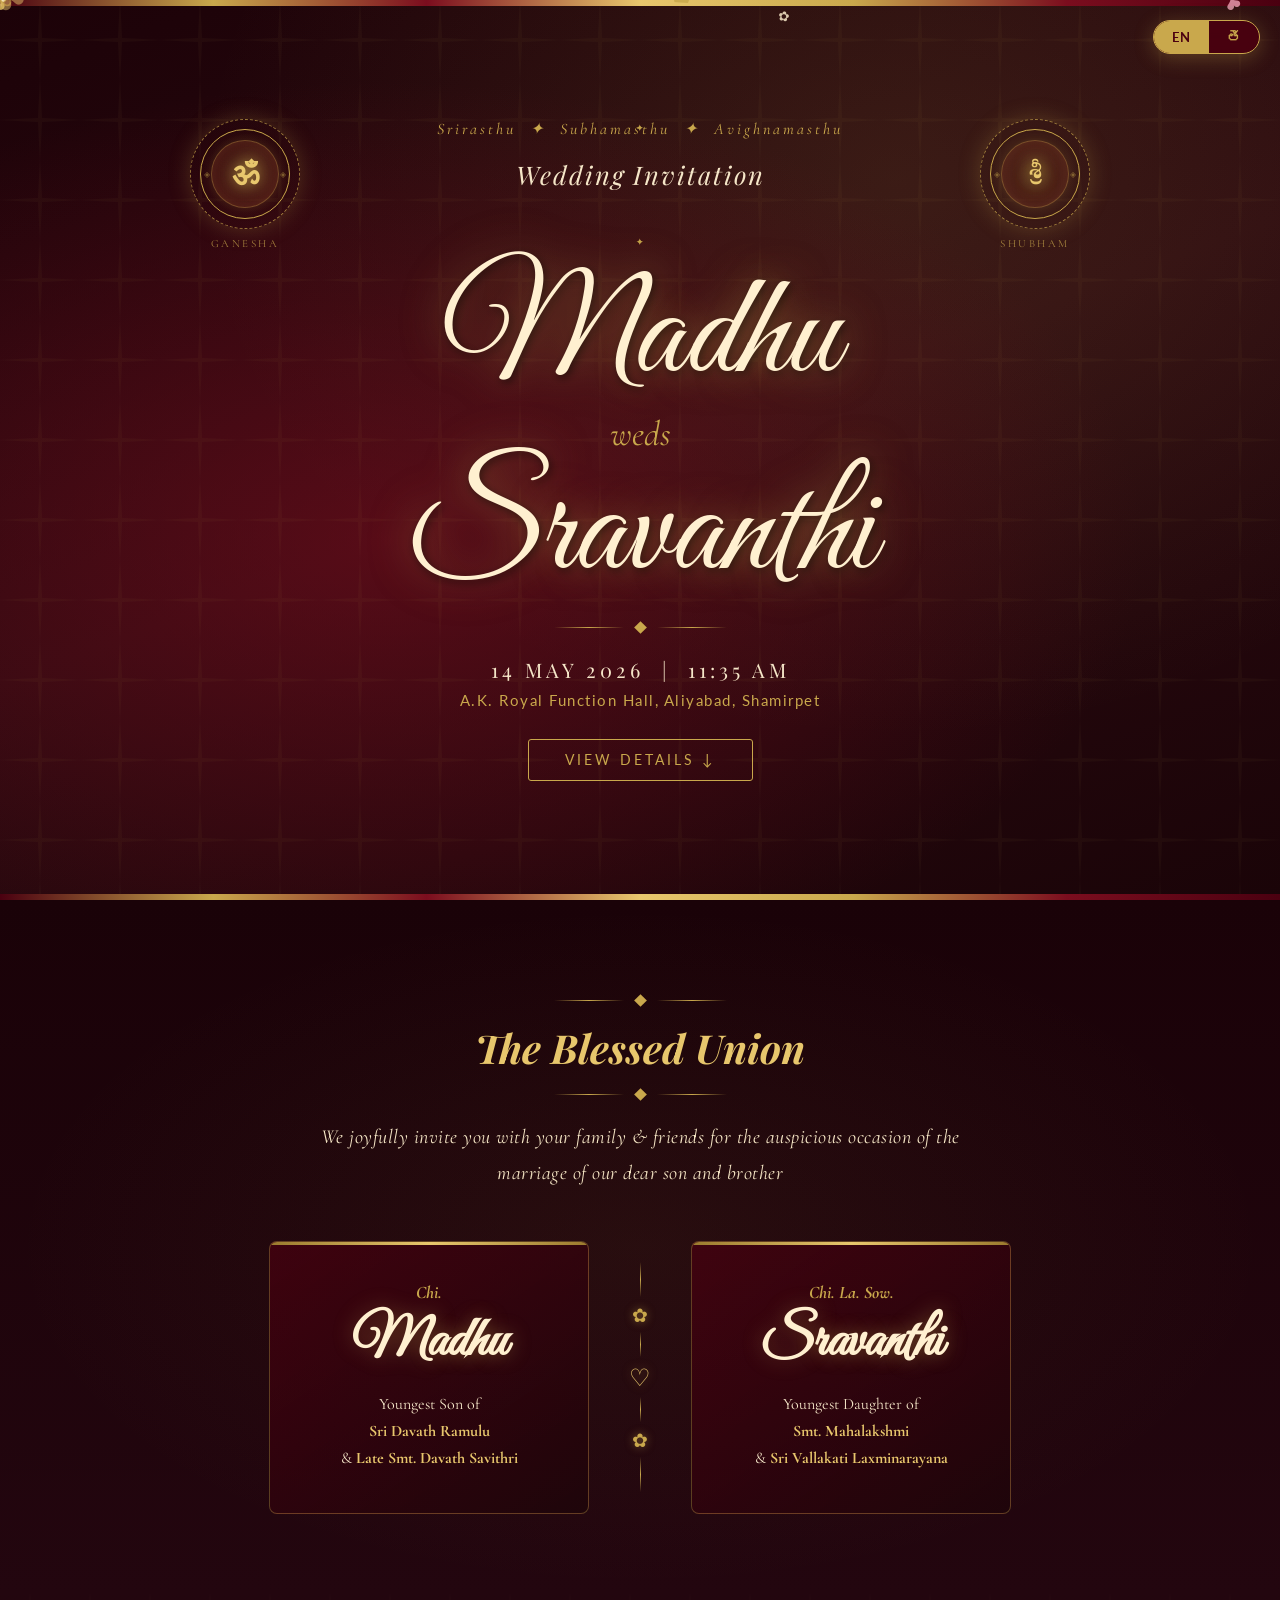
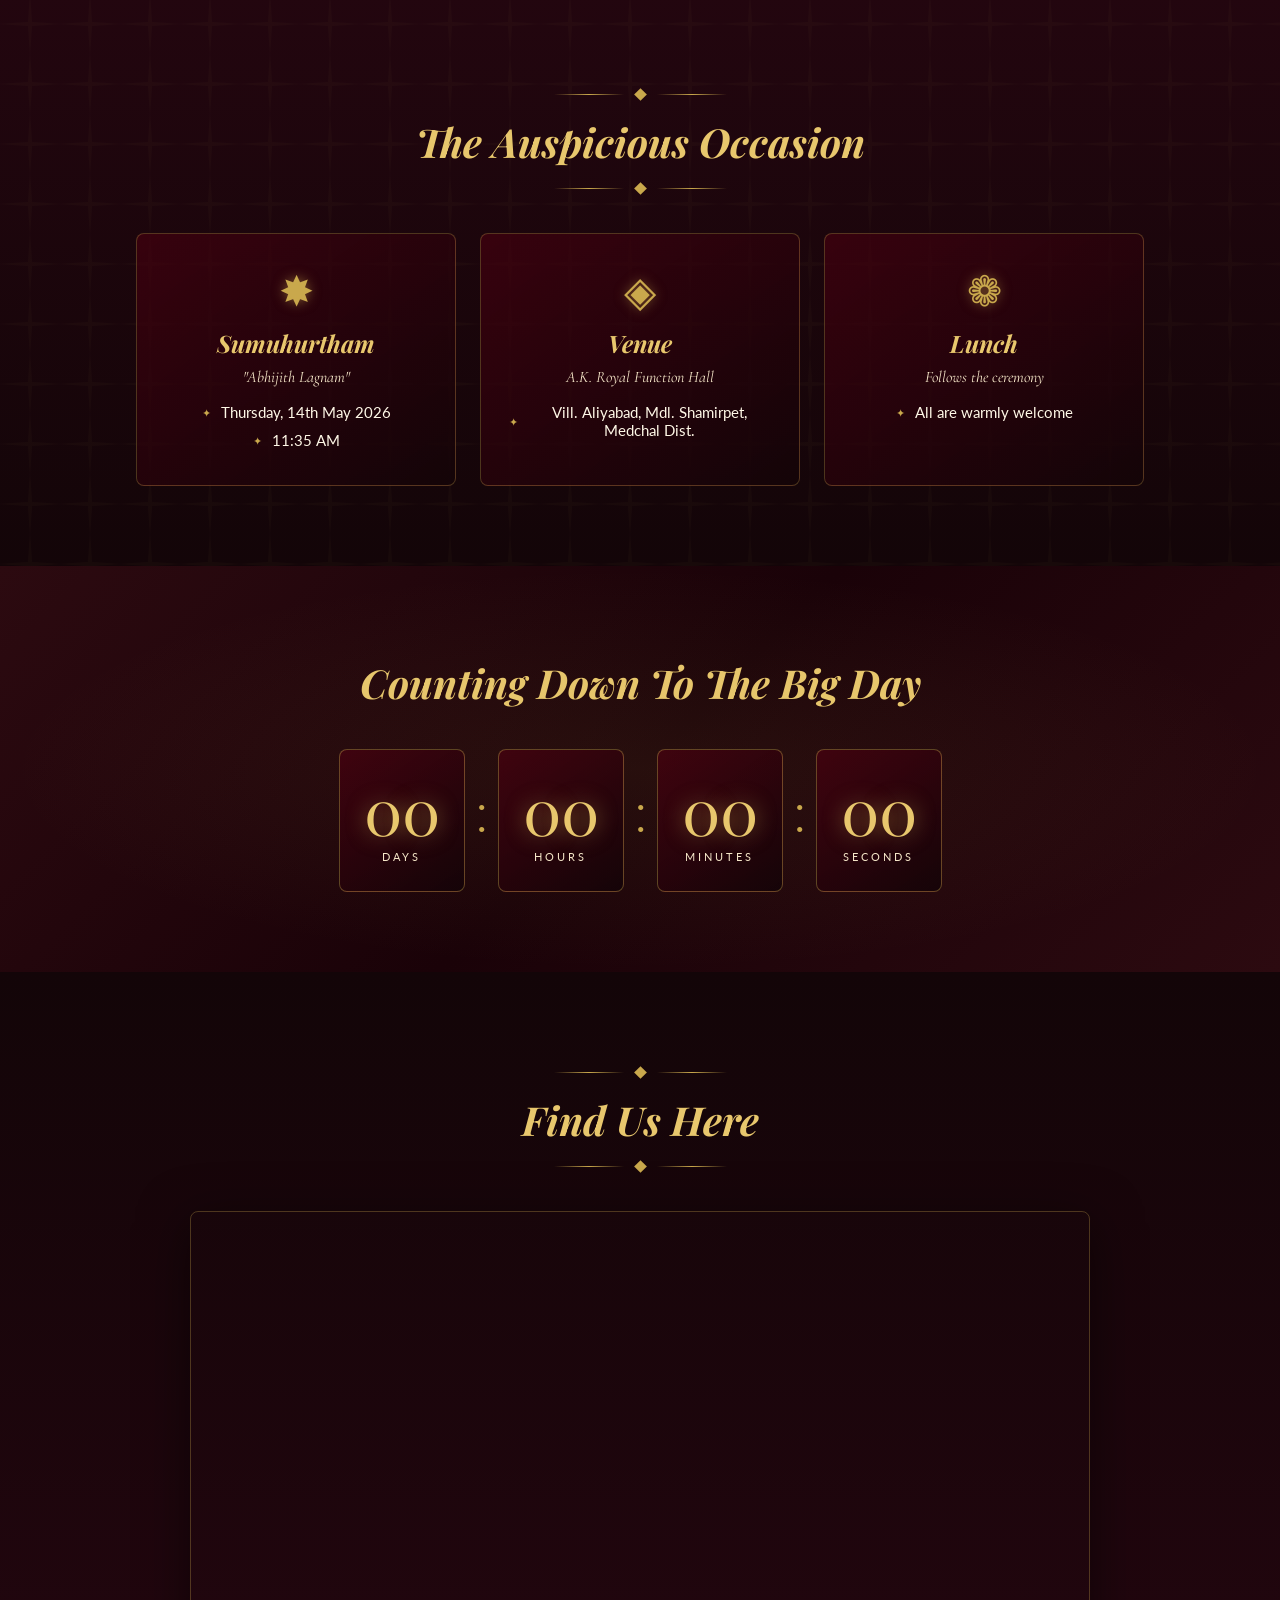
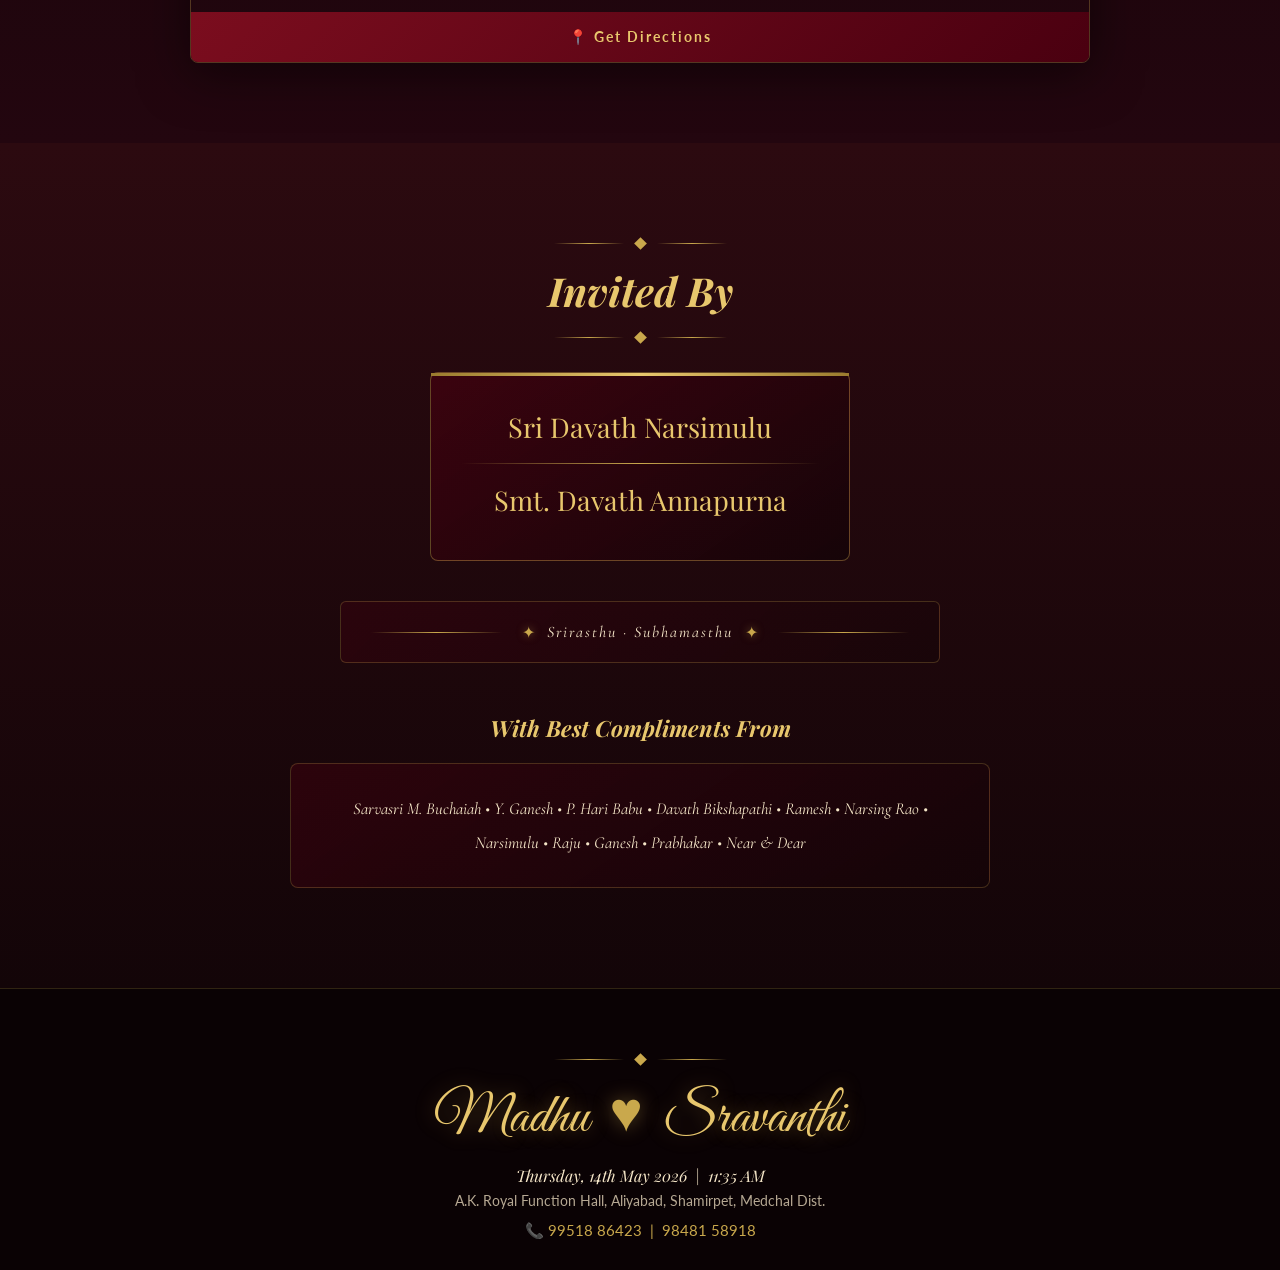
==== index.html @ 91e05ea8 "Intial commit" ====
<!DOCTYPE html>
<html lang="en">

<head>
  <meta charset="UTF-8" />
  <meta name="viewport" content="width=device-width, initial-scale=1.0" />
  <meta name="description"
    content="Wedding Invitation of Madhu & Sravanthi - 14th May 2026, A.K. Royal Function Hall, Aliyabad, Shamirpet" />
  <title>Madhu & Sravanthi | Wedding Invitation | 14 May 2026</title>
  <link rel="preconnect" href="https://fonts.googleapis.com" />
  <link rel="preconnect" href="https://fonts.gstatic.com" crossorigin />
  <link
    href="https://fonts.googleapis.com/css2?family=Great+Vibes&family=Playfair+Display:ital,wght@0,400;0,600;0,700;1,400&family=Cormorant+Garamond:ital,wght@0,300;0,400;1,400&family=Noto+Serif+Telugu:wght@300;400;500;600;700&family=Baloo+Tammudu+2:wght@400;500;600;700;800&family=Tiro+Telugu:ital@0;1&family=Lato:wght@300;400;700&display=swap"
    rel="stylesheet" />
  <link rel="stylesheet" href="style.css" />
</head>

<body>

  <!-- Language Toggle -->
  <div class="lang-toggle" id="langToggle">
    <button class="lang-btn active" id="btnEn" onclick="setLang('en')">EN</button>
    <button class="lang-btn" id="btnTe" onclick="setLang('te')">తె</button>
  </div>



  <!-- Petals Canvas -->
  <canvas id="petals"></canvas>

  <!-- ===== HERO ===== -->
  <section class="hero" id="home">
    <div class="hero-top-border"></div>

    <!-- Decorative deity medallions flanking the header -->
    <div class="hero-deities">
      <!-- Ganesha Mandala -->
      <div class="deity-frame">
        <div class="deity-frame-outer">
          <div class="deity-frame-mid">
            <div class="deity-frame-inner">
              <span class="deity-om">ॐ</span>
            </div>
          </div>
        </div>
        <p class="deity-name en">Ganesha</p>
        <p class="deity-name te" style="display:none;">గణేశుని</p>
      </div>
      <div class="hero-center-header">
        <p class="blessing-text en">Srirasthu &nbsp;✦&nbsp; Subhamasthu &nbsp;✦&nbsp; Avighnamasthu</p>
        <p class="blessing-text te" style="display:none;">శ్రీరస్తు &nbsp;✦&nbsp; శుభమస్తు &nbsp;✦&nbsp; అవిఘ్నమస్తు</p>
        <p class="invite-label en">Wedding Invitation</p>
        <p class="invite-label te" style="display:none;">వివాహ మహోత్సవ ఆహ్వాన శుభ పత్రిక</p>
      </div>
      <!-- Sri Mandala -->
      <div class="deity-frame">
        <div class="deity-frame-outer">
          <div class="deity-frame-mid">
            <div class="deity-frame-inner">
              <span class="deity-om deity-sri">శ్రీ</span>
            </div>
          </div>
        </div>
        <p class="deity-name en">Shubham</p>
        <p class="deity-name te" style="display:none;">శుభం</p>
      </div>
    </div>

    <div class="hero-content">
      <div class="couple-names">
        <span class="groom-name en">Madhu</span>
        <span class="groom-name te" style="display:none;">మధు</span>
        <span class="amp-text"><span class="en">weds</span><span class="te" style="display:none;">వివాహం</span></span>
        <div class="bride-name-wrap">
          <span class="bride-name en">Sravanthi</span>
          <span class="bride-name te" style="display:none;">శ్రవంతి</span>
        </div>
      </div>
      <div class="ornament-divider"><span></span><span class="diamond"></span><span></span></div>
      <p class="hero-date">14 <span class="en">May</span><span class="te" style="display:none;">మే</span> 2026
        &nbsp;|&nbsp; 11:35 AM</p>
      <p class="hero-venue en">A.K. Royal Function Hall, Aliyabad, Shamirpet</p>
      <p class="hero-venue te" style="display:none;">ఎ.కె. రాయల్ ఫంక్షన్ హాల్, అలియాబాద్, శామీర్‌పేట్</p>
      <a href="#events" class="hero-cta en">View Details ↓</a>
      <a href="#events" class="hero-cta te" style="display:none;">వివరాలు చూడండి ↓</a>
    </div><!-- end hero-content -->
    <div class="hero-bottom-border"></div>
  </section>

  <!-- ===== COUPLE SECTION ===== -->
  <section class="couple-section" id="couple">
    <div class="section-header">
      <div class="ornament-divider"><span></span><span class="diamond"></span><span></span></div>
      <h2 class="section-title en">The Blessed Union</h2>
      <h2 class="section-title te" style="display:none;">శుభ వివాహం</h2>
      <div class="ornament-divider"><span></span><span class="diamond"></span><span></span></div>
    </div>
    <p class="intro-text en">We joyfully invite you with your family & friends for the auspicious occasion of the
      marriage of our dear son and brother</p>
    <p class="intro-text te" style="display:none;">మా సోదరుడు మరియు కుమారుని శుభ వివాహ మహోత్సవానికి మీరు కుటుంబ సమేతంగా
      వేంచేసి ఆశీర్వదించవలసినదిగా వినమ్రంగా ప్రార్థిస్తున్నాము</p>
    <div class="couple-cards">
      <div class="person-card groom-card reveal">
        <div class="card-inner">
          <h3 class="person-prefix en">Chi.</h3>
          <h3 class="person-prefix te" style="display:none;">చి.</h3>
          <h2 class="person-name en">Madhu</h2>
          <h2 class="person-name te" style="display:none;">మధు</h2>
          <p class="person-detail en">Youngest Son of<br /><strong>Sri Davath Ramulu</strong><br />&amp; <strong>Late
              Smt. Davath Savithri</strong></p>
          <p class="person-detail te" style="display:none;">కనిష్ఠ పుత్రుడు<br /><strong>శ్రీ దావత్
              రాములు</strong><br />మరియు <strong>స్వర్గీయ శ్రీమతి దావత్ సావిత్రి</strong></p>
        </div>
      </div>
      <!-- Decorative vertical divider between couple cards -->
      <div class="couple-ritual-divider">
        <div class="ritual-line-top"></div>
        <div class="ritual-lotus">✿</div>
        <div class="ritual-line-mid"></div>
        <div class="ritual-heart">♡</div>
        <div class="ritual-line-mid"></div>
        <div class="ritual-lotus">✿</div>
        <div class="ritual-line-bottom"></div>
      </div>
      <div class="person-card bride-card reveal">
        <div class="card-inner">
          <h3 class="person-prefix en">Chi. La. Sow.</h3>
          <h3 class="person-prefix te" style="display:none;">చి. లా. సౌ.</h3>
          <h2 class="person-name en">Sravanthi</h2>
          <h2 class="person-name te" style="display:none;">శ్రవంతి</h2>
          <p class="person-detail en">Youngest Daughter of<br /><strong>Smt. Mahalakshmi</strong><br />&amp; <strong>Sri
              Vallakati Laxminarayana</strong></p>
          <p class="person-detail te" style="display:none;">కనిష్ఠ పుత్రిక<br /><strong>శ్రీమతి
              మహాలక్ష్మి</strong><br />మరియు <strong>శ్రీ వల్లకటి లక్ష్మీనారాయణ</strong></p>
        </div>
      </div>
    </div>
  </section>

  <!-- ===== EVENTS SECTION ===== -->
  <section class="events-section" id="events">
    <div class="section-header">
      <div class="ornament-divider"><span></span><span class="diamond"></span><span></span></div>
      <h2 class="section-title en">The Auspicious Occasion</h2>
      <h2 class="section-title te" style="display:none;">శుభ కార్యక్రమం</h2>
      <div class="ornament-divider"><span></span><span class="diamond"></span><span></span></div>
    </div>
    <div class="events-grid">
      <div class="event-card reveal">
        <div class="event-icon-symbol">✸</div>
        <h3 class="event-name en">Sumuhurtham</h3>
        <h3 class="event-name te" style="display:none;">సుముహూర్తం</h3>
        <p class="event-sub en">"Abhijith Lagnam"</p>
        <p class="event-sub te" style="display:none;">"అభిజిత్ లగ్నం"</p>
        <div class="event-detail"><span class="event-dot">✦</span><span class="en">Thursday, 14th May 2026</span><span
            class="te" style="display:none;">గురువారం, 14-05-2026</span></div>
        <div class="event-detail"><span class="event-dot">✦</span><span>11:35 AM</span></div>
      </div>
      <div class="event-card reveal">
        <div class="event-icon-symbol">◈</div>
        <h3 class="event-name en">Venue</h3>
        <h3 class="event-name te" style="display:none;">కళ్యాణ వేదిక</h3>
        <p class="event-sub en">A.K. Royal Function Hall</p>
        <p class="event-sub te" style="display:none;">ఎ.కె. రాయల్ ఫంక్షన్ హాల్</p>
        <div class="event-detail"><span class="event-dot">✦</span><span class="en">Vill. Aliyabad, Mdl. Shamirpet,
            Medchal Dist.</span><span class="te" style="display:none;">గ్రా. అలియాబాద్, మం. శామీర్‌పేట్, మెదక్
            జిల్లా</span></div>
      </div>
      <div class="event-card reveal">
        <div class="event-icon-symbol">❁</div>
        <h3 class="event-name en">Lunch</h3>
        <h3 class="event-name te" style="display:none;">విందు</h3>
        <p class="event-sub en">Follows the ceremony</p>
        <p class="event-sub te" style="display:none;">వివాహానంతరం</p>
        <div class="event-detail"><span class="event-dot">✦</span><span class="en">All are warmly welcome</span><span
            class="te" style="display:none;">అందరూ ఆదరంగా రావలెను</span></div>
      </div>
    </div>
  </section>

  <!-- ===== COUNTDOWN ===== -->
  <section class="countdown-section" id="countdown">
    <div class="section-header">
      <h2 class="section-title en">Counting Down To The Big Day</h2>
      <h2 class="section-title te" style="display:none;">శుభ ముహూర్తానికి లెక్కింపు</h2>
    </div>
    <div class="countdown-grid">
      <div class="count-box"><span class="count-num" id="cd-days">00</span><span class="count-label en">Days</span><span
          class="count-label te" style="display:none;">రోజులు</span></div>
      <div class="count-sep">:</div>
      <div class="count-box"><span class="count-num" id="cd-hours">00</span><span
          class="count-label en">Hours</span><span class="count-label te" style="display:none;">గంటలు</span></div>
      <div class="count-sep">:</div>
      <div class="count-box"><span class="count-num" id="cd-mins">00</span><span
          class="count-label en">Minutes</span><span class="count-label te" style="display:none;">నిమిషాలు</span></div>
      <div class="count-sep">:</div>
      <div class="count-box"><span class="count-num" id="cd-secs">00</span><span
          class="count-label en">Seconds</span><span class="count-label te" style="display:none;">సెకన్లు</span></div>
    </div>
  </section>

  <!-- ===== VENUE MAP ===== -->
  <section class="map-section" id="venue">
    <div class="section-header">
      <div class="ornament-divider"><span></span><span class="diamond"></span><span></span></div>
      <h2 class="section-title en">Find Us Here</h2>
      <h2 class="section-title te" style="display:none;">వేదిక స్థానం</h2>
      <div class="ornament-divider"><span></span><span class="diamond"></span><span></span></div>
    </div>
    <div class="map-wrapper reveal">
      <iframe src="https://maps.google.com/maps?q=Aliyabad+Shamirpet+Medchal+Telangana&output=embed&z=14" width="100%"
        height="400" style="border:0;" allowfullscreen="" loading="lazy" referrerpolicy="no-referrer-when-downgrade"
        title="Venue Map">
      </iframe>
      <a class="directions-btn en" href="https://www.google.com/maps/search/AK+Royal+Function+Hall+Aliyabad+Shamirpet"
        target="_blank">📍 Get Directions</a>
      <a class="directions-btn te" href="https://www.google.com/maps/search/AK+Royal+Function+Hall+Aliyabad+Shamirpet"
        target="_blank" style="display:none;">📍 దిశలు పొందండి</a>
    </div>
  </section>




  <!-- ===== BLESSINGS ===== -->
  <section class="blessings-section" id="blessings">
    <div class="section-header">
      <div class="ornament-divider"><span></span><span class="diamond"></span><span></span></div>
      <h2 class="section-title en">Invited By</h2>
      <h2 class="section-title te" style="display:none;">ఆహ్వానించువారు</h2>
      <div class="ornament-divider"><span></span><span class="diamond"></span><span></span></div>
    </div>
    <div class="hosts-box reveal">
      <p class="host-name">Sri Davath Narsimulu</p>
      <div class="host-divider"></div>
      <p class="host-name">Smt. Davath Annapurna</p>
    </div>

    <!-- Decorative procession ornament -->
    <div class="procession-ornament reveal">
      <div class="procession-banner">
        <div class="procession-line"></div>
        <div class="procession-center">
          <span class="procession-symbol">✦</span>
          <p class="procession-text en">Srirasthu · Subhamasthu</p>
          <p class="procession-text te" style="display:none;">శ్రీరస్తు · శుభమస్తు</p>
          <span class="procession-symbol">✦</span>
        </div>
        <div class="procession-line"></div>
      </div>
    </div>
    <div class="section-header" style="margin-top:50px;">
      <h2 class="section-title en" style="font-size:1.4rem;">With Best Compliments From</h2>
      <h2 class="section-title te" style="display:none;font-size:1.4rem;">బంధుమిత్రుల అభినందనలతో</h2>
    </div>
    <div class="compliments-box reveal">
      <p class="en">Sarvasri M. Buchaiah &bull; Y. Ganesh &bull; P. Hari Babu &bull; Davath Bikshapathi &bull; Ramesh
        &bull; Narsing Rao &bull; Narsimulu &bull; Raju &bull; Ganesh &bull; Prabhakar &bull; Near &amp; Dear</p>
      <p class="te" style="display:none;">సర్వశ్రీ ఎం. బుచ్చయ్య &bull; వై. గణేష్ &bull; పి. హరి బాబు &bull; దావత్
        భిక్షపతి &bull; రమేష్ &bull; నర్సింగ్ రావు &bull; నర్సిములు &bull; రాజు &bull; గణేష్ &bull; ప్రభాకర్ మరియు
        బంధుమిత్రులు</p>
    </div>
  </section>

  <!-- ===== FOOTER ===== -->
  <footer class="site-footer">
    <div class="ornament-divider"><span></span><span class="diamond"></span><span></span></div>
    <div class="footer-names">
      <span class="en">Madhu </span><span class="te" style="display:none;">మధు</span>
      &nbsp;<span style="color:var(--gold);">♥</span>&nbsp;
      <span class="en">Sravanthi</span><span class="te" style="display:none;">శ్రవంతి</span>
    </div>
    <p class="footer-date en">Thursday, 14th May 2026 &nbsp;|&nbsp; 11:35 AM</p>
    <p class="footer-date te" style="display:none;">గురువారం, 14 మే 2026 &nbsp;|&nbsp; ఉ.గం. 11:35</p>
    <p class="footer-venue en">A.K. Royal Function Hall, Aliyabad, Shamirpet, Medchal Dist.</p>
    <p class="footer-venue te" style="display:none;">ఎ.కె. రాయల్ ఫంక్షన్ హాల్, అలియాబాద్, శామీర్‌పేట్, మెదక్ జిల్లా</p>
    <p class="footer-contact">📞 99518 86423 &nbsp;|&nbsp; 98481 58918</p>
  </footer>

  <script src="app.js"></script>
</body>

</html>
---- style.css ----
/* ===== RESET & VARIABLES ===== */
*,
*::before,
*::after {
  margin: 0;
  padding: 0;
  box-sizing: border-box;
}

:root {
  --maroon: #7B0D1E;
  --deep-maroon: #4A0010;
  --gold: #C9A84C;
  --gold-light: #E8C76D;
  --gold-dark: #9B7B2E;
  --ivory: #FFF8E7;
  --cream: #F5E6C8;
  --dark-bg: #130508;
  --card-bg: rgba(74, 0, 16, 0.5);
  --text-light: #FFF0D0;
}

html {
  scroll-behavior: smooth;
}

body {
  font-family: 'Lato', sans-serif;
  background: var(--dark-bg);
  color: var(--ivory);
  overflow-x: hidden;
}

/* ===== TELUGU FONT RULES ===== */
/* Single consistent font for ALL Telugu text — Noto Serif Telugu */
.te {
  font-family: 'Noto Serif Telugu', serif;
  line-height: 2.0;
  letter-spacing: 0;
  font-style: normal;
}

/* Body/detail text */
.person-detail.te,
.intro-text.te,
.compliments-box .te,
.host-sub.te,
.event-sub.te,
.event-detail .te,
.section-sub.te,
.footer-venue.te,
.footer-copy.te {
  font-family: 'Noto Serif Telugu', serif;
  font-weight: 400;
  line-height: 2.2;
  letter-spacing: 0;
}

/* Titles / headings */
.section-title.te,
.event-name.te,
.invite-label.te,
.blessing-text.te,
.hero-venue.te,
.footer-date.te,
.count-label.te,
.host-name.te,
.person-prefix.te {
  font-family: 'Noto Serif Telugu', serif;
  font-weight: 600;
  line-height: 1.8;
  letter-spacing: 0;
  font-style: normal;
}

/* Hero couple names — large display */
.groom-name.te,
.bride-name.te {
  font-family: 'Noto Serif Telugu', serif;
  font-weight: 700;
  font-size: clamp(3rem, 9vw, 7.5rem);
  line-height: 1.15;
  letter-spacing: 0;
  text-shadow: 0 0 40px rgba(201, 168, 76, 0.55), 2px 3px 8px rgba(0, 0, 0, 0.6);
}

/* Person card names */
.person-name.te {
  font-family: 'Noto Serif Telugu', serif;
  font-weight: 700;
  font-size: clamp(2rem, 5vw, 3rem);
  line-height: 1.3;
  letter-spacing: 0;
}

/* Section titles */
.section-title.te {
  font-style: normal;
  font-size: clamp(1.4rem, 3.5vw, 2.2rem);
}

/* వివాహం spacing fix — prevent merging with bride name */
.bride-name-wrap {
  margin-top: 6px;
  display: block;
}

/* amp-text వివాహం */
.amp-text .te {
  font-family: 'Noto Serif Telugu', serif;
  font-size: clamp(1rem, 3vw, 1.8rem);
  font-style: normal;
  display: block;
  margin-bottom: 4px;
}

/* Body in Telugu mode */
body.lang-te {
  line-height: 2;
}



/* ===== CANVAS ===== */
#petals {
  position: fixed;
  top: 0;
  left: 0;
  width: 100%;
  height: 100%;
  pointer-events: none;
  z-index: 5;
}

/* ===== LANG TOGGLE ===== */
.lang-toggle {
  position: fixed;
  top: 20px;
  right: 20px;
  z-index: 999;
  display: flex;
  background: rgba(74, 0, 16, 0.92);
  border: 1px solid var(--gold);
  border-radius: 30px;
  overflow: hidden;
  backdrop-filter: blur(10px);
  box-shadow: 0 4px 20px rgba(201, 168, 76, 0.3);
}

.lang-btn {
  padding: 8px 18px;
  border: none;
  background: transparent;
  color: var(--gold);
  cursor: pointer;
  font-family: 'Lato', sans-serif;
  font-size: 13px;
  font-weight: 700;
  letter-spacing: 1px;
  transition: all 0.3s;
}

.lang-btn.active {
  background: var(--gold);
  color: var(--deep-maroon);
}



/* ===== SHARED COMPONENTS ===== */
.ornament-divider {
  display: flex;
  align-items: center;
  justify-content: center;
  gap: 12px;
  margin: 16px auto;
}

.ornament-divider span:first-child,
.ornament-divider span:last-child {
  display: block;
  height: 1px;
  width: 70px;
  background: linear-gradient(90deg, transparent, var(--gold), transparent);
}

.diamond {
  width: 9px;
  height: 9px;
  background: var(--gold);
  transform: rotate(45deg);
}

.section-header {
  text-align: center;
  padding: 0 20px;
}

.section-title {
  font-family: 'Playfair Display', serif;
  font-size: clamp(1.6rem, 4vw, 2.5rem);
  color: var(--gold-light);
  font-style: italic;
  margin: 10px 0;
}

.section-sub {
  color: var(--cream);
  font-size: 1rem;
  margin-top: 6px;
  letter-spacing: 0.5px;
}

/* Reveal animation */
.reveal {
  opacity: 0;
  transform: translateY(40px);
  transition: opacity 0.8s ease, transform 0.8s ease;
}

.reveal.visible {
  opacity: 1;
  transform: translateY(0);
}

/* ===== HERO ===== */
.hero {
  min-height: 100vh;
  position: relative;
  display: flex;
  flex-direction: column;
  align-items: center;
  justify-content: center;
  text-align: center;
  overflow: hidden;
  background:
    radial-gradient(ellipse at 30% 60%, rgba(123, 13, 30, 0.55) 0%, transparent 60%),
    radial-gradient(ellipse at 70% 20%, rgba(201, 168, 76, 0.12) 0%, transparent 55%),
    linear-gradient(160deg, #1C0208 0%, #2C0A10 50%, #1A0408 100%);
  padding: 60px 20px;
}

.hero::before {
  content: '';
  position: absolute;
  inset: 0;
  background-image: url("data:image/svg+xml,%3Csvg width='80' height='80' viewBox='0 0 80 80' xmlns='http://www.w3.org/2000/svg'%3E%3Cg fill='%23C9A84C' fill-opacity='0.04'%3E%3Cpath d='M40 0 L42 38 L80 40 L42 42 L40 80 L38 42 L0 40 L38 38 Z'/%3E%3C/g%3E%3C/svg%3E");
}

/* === DEITY MANDALA FRAMES === */
.hero-deities {
  display: flex; align-items: flex-start; justify-content: center;
  gap: 20px; width: 100%; max-width: 900px;
  margin-bottom: 16px; position: relative; z-index: 2;
}
.deity-frame {
  display: flex; flex-direction: column; align-items: center; gap: 8px;
  flex-shrink: 0;
}
.deity-frame-outer {
  width: 110px; height: 110px; border-radius: 50%;
  border: 1px dashed rgba(201,168,76,0.7);
  display: flex; align-items: center; justify-content: center;
  animation: slowSpin 18s linear infinite;
  box-shadow: 0 0 22px rgba(201,168,76,0.25);
}
.deity-frame-outer::before, .deity-frame-outer::after {
  content: '✦';
  position: absolute;
  color: var(--gold); font-size: 0.55rem;
  opacity: 0.8;
}
.deity-frame-outer::before { top: 3px; left: 50%; transform: translateX(-50%); }
.deity-frame-outer::after  { bottom: 3px; left: 50%; transform: translateX(-50%); }
.deity-frame-mid {
  width: 90px; height: 90px; border-radius: 50%;
  border: 1.5px solid var(--gold);
  display: flex; align-items: center; justify-content: center;
  animation: slowSpin 18s linear infinite reverse;
  position: relative;
}
.deity-frame-mid::before, .deity-frame-mid::after {
  content: '◈';
  position: absolute;
  color: rgba(201,168,76,0.5); font-size: 0.5rem;
}
.deity-frame-mid::before { left: 3px; top: 50%; transform: translateY(-50%); }
.deity-frame-mid::after  { right: 3px; top: 50%; transform: translateY(-50%); }
.deity-frame-inner {
  width: 68px; height: 68px; border-radius: 50%;
  border: 1px solid rgba(201,168,76,0.4);
  display: flex; align-items: center; justify-content: center;
  background: radial-gradient(circle, rgba(201,168,76,0.18) 0%, rgba(74,0,16,0.55) 100%);
  box-shadow: inset 0 0 16px rgba(201,168,76,0.2), 0 0 14px rgba(201,168,76,0.2);
  animation: none;
}
.deity-om {
  font-family: 'Noto Serif', serif;
  font-size: 2rem; font-weight: 700;
  color: var(--gold-light);
  text-shadow: 0 0 16px rgba(201,168,76,0.9), 0 0 30px rgba(201,168,76,0.4);
  line-height: 1; user-select: none;
}
.deity-sri {
  font-family: 'Noto Serif Telugu', serif;
  font-size: 1.4rem;
}
.deity-name {
  font-family: 'Cormorant Garamond', serif;
  font-size: 0.68rem; letter-spacing: 2.5px;
  text-transform: uppercase;
  color: var(--gold); opacity: 0.75;
  margin: 0;
}
@keyframes slowSpin {
  from { transform: rotate(0deg); }
  to   { transform: rotate(360deg); }
}
.hero-center-header { flex: 1; text-align: center; }

/* === COUPLE RITUAL VERTICAL DIVIDER === */
.couple-ritual-divider {
  display: flex; flex-direction: column;
  align-items: center; justify-content: center;
  gap: 8px; flex-shrink: 0; padding: 0 10px;
}
.ritual-line-top, .ritual-line-mid, .ritual-line-bottom {
  width: 1px; background: linear-gradient(180deg, transparent, var(--gold), transparent);
}
.ritual-line-top  { height: 35px; }
.ritual-line-mid  { height: 25px; }
.ritual-line-bottom { height: 35px; }
.ritual-lotus {
  font-size: 1.2rem; color: var(--gold);
  text-shadow: 0 0 8px rgba(201,168,76,0.5);
  line-height: 1;
}
.ritual-heart {
  font-size: 1.5rem; color: var(--gold-light);
  text-shadow: 0 0 10px rgba(201,168,76,0.6);
  line-height: 1;
  animation: heartBeat 1.8s infinite;
}

/* === PROCESSION ORNAMENTAL BANNER === */
.procession-ornament {
  max-width: 600px; margin: 40px auto 0;
  text-align: center;
}
.procession-banner {
  display: flex; align-items: center; gap: 20px;
  padding: 20px 30px;
  border: 1px solid rgba(201,168,76,0.25);
  border-radius: 6px;
  background: linear-gradient(135deg, rgba(74,0,16,0.3), rgba(20,4,8,0.4));
}
.procession-line {
  flex: 1; height: 1px;
  background: linear-gradient(90deg, transparent, var(--gold), transparent);
}
.procession-center {
  display: flex; align-items: center; gap: 12px;
  flex-shrink: 0;
}
.procession-symbol {
  color: var(--gold); font-size: 1rem;
  text-shadow: 0 0 8px rgba(201,168,76,0.5);
}
.procession-text {
  font-family: 'Cormorant Garamond', serif;
  font-style: italic; color: var(--cream);
  font-size: 1rem; letter-spacing: 2px;
  margin: 0;
}
.procession-text.te {
  font-family: 'Noto Serif Telugu', serif;
  font-style: normal; letter-spacing: 0;
}

/* ===== BORDERS ===== */
.hero-top-border,
.hero-bottom-border {
  position: absolute;
  left: 0;
  right: 0;
  height: 6px;
  background: linear-gradient(90deg, var(--deep-maroon), var(--gold), var(--maroon), var(--gold-light), var(--gold), var(--maroon), var(--deep-maroon));
}

.hero-top-border {
  top: 0;
}

.hero-bottom-border {
  bottom: 0;
}

.hero-content {
  position: relative;
  z-index: 2;
  max-width: 800px;
}

.blessing-text {
  font-family: 'Cormorant Garamond', serif;
  font-style: italic;
  font-size: 1rem;
  color: var(--gold);
  letter-spacing: 3px;
  margin-bottom: 18px;
  animation: fadeInDown 1s ease forwards 0.4s;
  opacity: 0;
}

.ganesh-icon {
  font-size: 3rem;
  margin-bottom: 10px;
  animation: fadeIn 1s ease forwards 0.6s;
  opacity: 0;
}

.invite-label {
  font-family: 'Playfair Display', serif;
  font-style: italic;
  font-size: clamp(1rem, 3vw, 1.6rem);
  color: var(--cream);
  letter-spacing: 2px;
  margin-bottom: 30px;
  animation: fadeInDown 1s ease forwards 0.8s;
  opacity: 0;
}

.couple-names {
  display: flex;
  flex-direction: column;
  align-items: center;
  line-height: 1;
  animation: fadeIn 1.2s ease forwards 1s;
  opacity: 0;
}

.groom-name,
.bride-name {
  font-family: 'Great Vibes', cursive;
  font-size: clamp(4rem, 12vw, 9rem);
  color: var(--text-light);
  text-shadow: 0 0 40px rgba(201, 168, 76, 0.55), 2px 3px 8px rgba(0, 0, 0, 0.6);
  line-height: 1;
}

.amp-text {
  font-family: 'Cormorant Garamond', serif;
  font-style: italic;
  font-size: clamp(1.2rem, 4vw, 2.2rem);
  color: var(--gold);
  margin: 6px 0;
}

.hero-date {
  font-family: 'Playfair Display', serif;
  font-size: clamp(0.9rem, 2.5vw, 1.25rem);
  color: var(--cream);
  letter-spacing: 4px;
  text-transform: uppercase;
  margin-top: 24px;
  animation: fadeInUp 1s ease forwards 1.6s;
  opacity: 0;
}

.hero-venue {
  font-size: 0.95rem;
  color: var(--gold);
  letter-spacing: 1.5px;
  margin-top: 8px;
  animation: fadeInUp 1s ease forwards 1.8s;
  opacity: 0;
}

.hero-cta {
  display: inline-block;
  margin-top: 30px;
  padding: 12px 36px;
  border: 1px solid var(--gold);
  border-radius: 3px;
  color: var(--gold);
  text-decoration: none;
  font-family: 'Lato', sans-serif;
  font-size: 0.85rem;
  letter-spacing: 3px;
  text-transform: uppercase;
  transition: all 0.35s;
  animation: fadeInUp 1s ease forwards 2s;
  opacity: 0;
}

.hero-cta:hover {
  background: var(--gold);
  color: var(--deep-maroon);
}

/* ===== COUPLE SECTION ===== */
.couple-section {
  padding: 80px 20px;
  background: linear-gradient(180deg, #1A0208 0%, #23060F 100%);
  position: relative;
}

.couple-section::before {
  content: '';
  position: absolute;
  inset: 0;
  background: radial-gradient(ellipse at center, rgba(201, 168, 76, 0.06) 0%, transparent 70%);
}

.intro-text {
  text-align: center;
  max-width: 680px;
  margin: 20px auto 50px;
  font-family: 'Cormorant Garamond', serif;
  font-size: clamp(1rem, 2.5vw, 1.25rem);
  font-style: italic;
  color: var(--cream);
  line-height: 1.8;
  letter-spacing: 0.5px;
}

.couple-cards {
  display: flex;
  align-items: center;
  justify-content: center;
  gap: 30px;
  flex-wrap: wrap;
  max-width: 1000px;
  margin: 0 auto;
  position: relative;
  z-index: 1;
}

.person-card {
  background: linear-gradient(145deg, rgba(74, 0, 16, 0.7), rgba(30, 5, 10, 0.85));
  border: 1px solid rgba(201, 168, 76, 0.35);
  border-radius: 8px;
  padding: 40px 30px;
  text-align: center;
  flex: 1;
  min-width: 240px;
  max-width: 320px;
  position: relative;
  overflow: hidden;
  transition: transform 0.4s, box-shadow 0.4s;
}

.person-card::before {
  content: '';
  position: absolute;
  top: 0;
  left: 0;
  right: 0;
  height: 3px;
  background: linear-gradient(90deg, var(--gold-dark), var(--gold-light), var(--gold-dark));
}

.person-card:hover {
  transform: translateY(-6px);
  box-shadow: 0 20px 50px rgba(201, 168, 76, 0.2);
}

.person-emoji {
  font-size: 3rem;
  margin-bottom: 14px;
}

.person-prefix {
  font-family: 'Cormorant Garamond', serif;
  font-style: italic;
  color: var(--gold);
  font-size: 1.1rem;
  margin-bottom: 4px;
}

.person-name {
  font-family: 'Great Vibes', cursive;
  font-size: clamp(2.5rem, 6vw, 3.5rem);
  color: var(--text-light);
  text-shadow: 0 0 20px rgba(201, 168, 76, 0.4);
}

.person-detail {
  font-family: 'Cormorant Garamond', serif;
  font-size: 1rem;
  color: var(--cream);
  line-height: 1.7;
  margin-top: 14px;
}

.person-detail strong {
  color: var(--gold-light);
}

.hearts-middle {
  font-size: 2.5rem;
  animation: heartBeat 1.5s infinite;
}

@keyframes heartBeat {

  0%,
  100% {
    transform: scale(1);
  }

  50% {
    transform: scale(1.3);
  }
}

/* ===== EVENTS SECTION ===== */
.events-section {
  padding: 80px 20px;
  background: linear-gradient(180deg, #23060F 0%, #130508 100%);
  position: relative;
}

.events-section::before {
  content: '';
  position: absolute;
  inset: 0;
  background-image: url("data:image/svg+xml,%3Csvg width='60' height='60' viewBox='0 0 60 60' xmlns='http://www.w3.org/2000/svg'%3E%3Cg fill='%23C9A84C' fill-opacity='0.03'%3E%3Cpath d='M30 0 L32 28 L60 30 L32 32 L30 60 L28 32 L0 30 L28 28 Z'/%3E%3C/g%3E%3C/svg%3E");
}

.events-grid {
  display: flex;
  gap: 24px;
  flex-wrap: wrap;
  justify-content: center;
  max-width: 1100px;
  margin: 40px auto 0;
  position: relative;
  z-index: 1;
}

.event-card {
  background: linear-gradient(145deg, rgba(74, 0, 16, 0.6), rgba(20, 4, 8, 0.8));
  border: 1px solid rgba(201, 168, 76, 0.3);
  border-radius: 8px;
  padding: 36px 28px;
  text-align: center;
  flex: 1;
  min-width: 240px;
  max-width: 320px;
  transition: transform 0.4s, box-shadow 0.4s;
}

.event-card:hover {
  transform: translateY(-6px);
  box-shadow: 0 18px 45px rgba(201, 168, 76, 0.18);
}

.event-icon-symbol {
  font-size: 2.6rem;
  color: var(--gold);
  margin-bottom: 16px;
  line-height: 1;
  text-shadow: 0 0 12px rgba(201, 168, 76, 0.5);
}

.event-dot {
  color: var(--gold);
  font-size: 0.7rem;
  flex-shrink: 0;
  margin-top: 2px;
}

.event-name {
  font-family: 'Playfair Display', serif;
  font-style: italic;
  font-size: 1.5rem;
  color: var(--gold-light);
  margin-bottom: 8px;
}

.event-sub {
  font-family: 'Cormorant Garamond', serif;
  font-style: italic;
  color: var(--cream);
  font-size: 1rem;
  margin-bottom: 16px;
}

.event-detail {
  display: flex;
  align-items: center;
  gap: 10px;
  color: var(--ivory);
  font-size: 0.92rem;
  margin-top: 10px;
  justify-content: center;
}

.event-icon-sm {
  font-size: 1rem;
}

/* ===== COUNTDOWN ===== */
.countdown-section {
  padding: 80px 20px;
  background: linear-gradient(135deg, #2C0A10, #1A0208, #2C0A10);
  text-align: center;
  position: relative;
  overflow: hidden;
}

.countdown-section::before {
  content: '';
  position: absolute;
  inset: 0;
  background: radial-gradient(ellipse at center, rgba(201, 168, 76, 0.08) 0%, transparent 70%);
}

.countdown-grid {
  display: flex;
  align-items: center;
  justify-content: center;
  gap: 10px;
  flex-wrap: wrap;
  margin-top: 40px;
  position: relative;
  z-index: 1;
}

.count-box {
  background: linear-gradient(145deg, rgba(74, 0, 16, 0.7), rgba(20, 4, 8, 0.9));
  border: 1px solid rgba(201, 168, 76, 0.4);
  border-radius: 8px;
  padding: 28px 24px;
  min-width: 100px;
  text-align: center;
}

.count-num {
  display: block;
  font-family: 'Playfair Display', serif;
  font-size: clamp(2.5rem, 6vw, 4rem);
  color: var(--gold-light);
  text-shadow: 0 0 20px rgba(201, 168, 76, 0.6);
  line-height: 1;
}

.count-label {
  display: block;
  font-size: 0.7rem;
  letter-spacing: 3px;
  text-transform: uppercase;
  color: var(--cream);
  margin-top: 8px;
}

.count-sep {
  font-size: clamp(2rem, 5vw, 3.5rem);
  color: var(--gold);
  font-weight: 300;
  margin-bottom: 20px;
}

/* ===== MAP SECTION ===== */
.map-section {
  padding: 80px 20px;
  background: linear-gradient(180deg, #130508 0%, #23060F 100%);
}

.map-wrapper {
  max-width: 900px;
  margin: 40px auto 0;
  border: 1px solid rgba(201, 168, 76, 0.3);
  border-radius: 8px;
  overflow: hidden;
  box-shadow: 0 10px 50px rgba(0, 0, 0, 0.5);
}

.map-wrapper iframe {
  display: block;
}

.directions-btn {
  display: block;
  text-align: center;
  padding: 16px;
  background: linear-gradient(135deg, var(--maroon), var(--deep-maroon));
  color: var(--gold-light);
  text-decoration: none;
  font-family: 'Lato', sans-serif;
  font-weight: 700;
  letter-spacing: 2px;
  font-size: 0.9rem;
  transition: background 0.3s;
}

.directions-btn:hover {
  background: linear-gradient(135deg, var(--gold-dark), var(--gold));
  color: var(--deep-maroon);
}

/* ===== GALLERY ===== */
.gallery-section {
  padding: 80px 20px;
  background: linear-gradient(180deg, #23060F 0%, #130508 100%);
}

.gallery-grid {
  display: grid;
  grid-template-columns: repeat(3, 1fr);
  grid-template-rows: repeat(2, 220px);
  gap: 12px;
  max-width: 950px;
  margin: 40px auto 0;
}

.gallery-item {
  border-radius: 6px;
  position: relative;
  overflow: hidden;
  border: 1px solid rgba(201, 168, 76, 0.25);
  cursor: pointer;
  transition: transform 0.4s;
}

.gallery-item:hover {
  transform: scale(1.03);
}

.gallery-item:hover .gallery-overlay {
  opacity: 1;
}

.g1 {
  background: radial-gradient(135deg at 30% 40%, #7B0D1E 0%, #2C0A10 100%);
}

.g2 {
  background: radial-gradient(135deg at 60% 30%, #9B1A30 0%, #1C0408 100%);
}

.g3 {
  background: radial-gradient(135deg at 50% 70%, #6B0818 0%, #230610 100%);
}

.g4 {
  background: radial-gradient(135deg at 20% 60%, #8B1020 0%, #1A0208 100%);
}

.g5 {
  background: radial-gradient(135deg at 80% 40%, #7B0D1E 0%, #2C0A10 100%);
}

.g6 {
  background: radial-gradient(135deg at 50% 50%, #9B1A30 0%, #130508 100%);
}

.g1::after,
.g2::after,
.g3::after,
.g4::after,
.g5::after,
.g6::after {
  content: '🌸';
  position: absolute;
  font-size: 5rem;
  top: 50%;
  left: 50%;
  transform: translate(-50%, -50%);
  opacity: 0.18;
}

.g2::after {
  content: '💒';
}

.g3::after {
  content: '🪔';
}

.g4::after {
  content: '🌺';
}

.g5::after {
  content: '👨‍👩‍👧‍👦';
}

.g6::after {
  content: '♾️';
}

.gallery-overlay {
  position: absolute;
  inset: 0;
  background: linear-gradient(to top, rgba(74, 0, 16, 0.9) 0%, rgba(0, 0, 0, 0.2) 100%);
  display: flex;
  align-items: flex-end;
  justify-content: center;
  padding-bottom: 20px;
  opacity: 0;
  transition: opacity 0.4s;
}

.gallery-overlay p {
  font-family: 'Cormorant Garamond', serif;
  font-style: italic;
  color: var(--gold-light);
  font-size: 1.2rem;
  letter-spacing: 2px;
}

/* ===== RSVP ===== */
.rsvp-section {
  padding: 80px 20px;
  background: linear-gradient(180deg, #130508 0%, #2C0A10 100%);
}

.rsvp-form {
  max-width: 580px;
  margin: 40px auto 0;
  background: linear-gradient(145deg, rgba(74, 0, 16, 0.55), rgba(20, 4, 8, 0.75));
  border: 1px solid rgba(201, 168, 76, 0.3);
  border-radius: 10px;
  padding: 40px 36px;
  backdrop-filter: blur(8px);
}

.form-group {
  margin-bottom: 22px;
}

.form-group label {
  display: block;
  font-size: 0.82rem;
  letter-spacing: 2px;
  text-transform: uppercase;
  color: var(--gold);
  margin-bottom: 8px;
}

.form-group input,
.form-group select,
.form-group textarea {
  width: 100%;
  padding: 12px 16px;
  background: rgba(255, 248, 231, 0.06);
  border: 1px solid rgba(201, 168, 76, 0.35);
  border-radius: 4px;
  color: var(--ivory);
  font-family: 'Lato', sans-serif;
  font-size: 0.95rem;
  transition: border-color 0.3s;
  outline: none;
}

.form-group input:focus,
.form-group select:focus,
.form-group textarea:focus {
  border-color: var(--gold);
}

.form-group select option {
  background: #2C0A10;
  color: var(--ivory);
}

.radio-group {
  display: flex;
  gap: 24px;
  flex-wrap: wrap;
  margin-top: 4px;
}

.radio-opt {
  display: flex;
  align-items: center;
  gap: 8px;
  cursor: pointer;
  font-size: 0.95rem;
  color: var(--cream);
}

.radio-opt input {
  width: auto;
  accent-color: var(--gold);
}

.rsvp-submit-btn {
  width: 100%;
  padding: 15px;
  background: linear-gradient(135deg, var(--maroon), var(--deep-maroon));
  border: 1px solid var(--gold);
  border-radius: 4px;
  color: var(--gold-light);
  font-family: 'Lato', sans-serif;
  font-size: 1rem;
  font-weight: 700;
  letter-spacing: 2px;
  cursor: pointer;
  transition: all 0.35s;
  text-transform: uppercase;
  margin-top: 6px;
}

.rsvp-submit-btn:hover {
  background: linear-gradient(135deg, var(--gold-dark), var(--gold));
  color: var(--deep-maroon);
  transform: translateY(-2px);
  box-shadow: 0 10px 30px rgba(201, 168, 76, 0.3);
}

.rsvp-success {
  margin-top: 20px;
  padding: 18px;
  background: rgba(201, 168, 76, 0.12);
  border: 1px solid rgba(201, 168, 76, 0.4);
  border-radius: 6px;
  text-align: center;
  font-family: 'Cormorant Garamond', serif;
  font-style: italic;
  font-size: 1.1rem;
  color: var(--gold-light);
  line-height: 1.7;
}

/* ===== BLESSINGS ===== */
.blessings-section {
  padding: 80px 20px;
  background: linear-gradient(180deg, #2C0A10 0%, #130508 100%);
  text-align: center;
}

.hosts-box {
  max-width: 420px;
  margin: 30px auto;
  background: linear-gradient(145deg, rgba(74, 0, 16, 0.6), rgba(20, 4, 8, 0.8));
  border: 1px solid rgba(201, 168, 76, 0.4);
  border-radius: 8px;
  padding: 36px 30px;
  position: relative;
}

.hosts-box::before {
  content: '';
  position: absolute;
  top: 0;
  left: 0;
  right: 0;
  height: 3px;
  background: linear-gradient(90deg, var(--gold-dark), var(--gold-light), var(--gold-dark));
}

.host-name {
  font-family: 'Playfair Display', serif;
  font-size: clamp(1.2rem, 3vw, 1.7rem);
  color: var(--gold-light);
  margin-bottom: 6px;
}

.host-sub {
  font-family: 'Cormorant Garamond', serif;
  font-style: italic;
  color: var(--cream);
  font-size: 0.95rem;
}

.host-divider {
  height: 1px;
  background: linear-gradient(90deg, transparent, var(--gold), transparent);
  margin: 18px 0;
}

.compliments-box {
  max-width: 700px;
  margin: 20px auto;
  background: linear-gradient(145deg, rgba(74, 0, 16, 0.4), rgba(20, 4, 8, 0.6));
  border: 1px solid rgba(201, 168, 76, 0.25);
  border-radius: 8px;
  padding: 28px 32px;
  font-family: 'Cormorant Garamond', serif;
  font-size: 1.05rem;
  color: var(--cream);
  line-height: 2;
  font-style: italic;
}

/* ===== FOOTER ===== */
.site-footer {
  padding: 50px 20px 30px;
  background: #0A0204;
  text-align: center;
  border-top: 1px solid rgba(201, 168, 76, 0.2);
}

.footer-names {
  font-family: 'Great Vibes', cursive;
  font-size: clamp(2rem, 6vw, 3.5rem);
  color: var(--gold-light);
  text-shadow: 0 0 20px rgba(201, 168, 76, 0.4);
  margin: 12px 0;
}

.footer-date {
  font-family: 'Playfair Display', serif;
  font-style: italic;
  color: var(--cream);
  font-size: 1rem;
  margin-top: 8px;
}

.footer-venue {
  color: rgba(255, 240, 208, 0.7);
  font-size: 0.9rem;
  margin-top: 6px;
}

.footer-contact {
  color: var(--gold);
  font-size: 0.95rem;
  margin-top: 12px;
}

.footer-copy {
  color: rgba(255, 248, 231, 0.4);
  font-size: 0.78rem;
  margin-top: 24px;
}

/* ===== ANIMATIONS ===== */
@keyframes fadeInDown {
  from {
    opacity: 0;
    transform: translateY(-20px);
  }

  to {
    opacity: 1;
    transform: translateY(0);
  }
}

@keyframes fadeInUp {
  from {
    opacity: 0;
    transform: translateY(20px);
  }

  to {
    opacity: 1;
    transform: translateY(0);
  }
}

@keyframes fadeIn {
  from {
    opacity: 0;
  }

  to {
    opacity: 1;
  }
}

/* ===== RESPONSIVE — MOBILE FIRST ===== */
@media (max-width: 900px) {
  .events-grid {
    flex-direction: column;
    align-items: center;
  }

  .event-card {
    min-width: 280px;
    max-width: 480px;
    width: 100%;
  }
}

@media (max-width: 700px) {

  /* Lang toggle — top right, smaller */
  .lang-toggle {
    top: 12px;
    right: 12px;
  }

  .lang-btn {
    padding: 6px 13px;
    font-size: 11px;
  }

  /* Hero */
  .hero {
    padding: 50px 16px 40px;
  }

  .hero-deities {
    gap: 10px;
    margin-bottom: 6px;
  }

  .deity-img {
    width: 72px;
    height: 72px;
  }

  .blessing-text {
    font-size: 0.78rem;
    letter-spacing: 1.5px;
  }

  .invite-label {
    font-size: 0.9rem;
    letter-spacing: 1px;
    margin-bottom: 18px;
  }

  .groom-name,
  .bride-name {
    font-size: clamp(3rem, 15vw, 5rem);
  }

  .groom-name.te,
  .bride-name.te {
    font-size: clamp(2.5rem, 12vw, 4rem);
  }

  .amp-text {
    font-size: clamp(1rem, 5vw, 1.5rem);
  }

  .hero-date {
    font-size: 0.8rem;
    letter-spacing: 2px;
  }

  .hero-venue {
    font-size: 0.8rem;
  }

  .hero-cta {
    padding: 10px 26px;
    font-size: 0.75rem;
  }

  /* Couple section */
  .couple-section {
    padding: 50px 16px;
  }

  .intro-text {
    font-size: 0.95rem;
    margin-bottom: 30px;
  }

  .couple-cards {
    flex-direction: column;
    align-items: center;
    gap: 20px;
  }

  .person-card {
    min-width: unset;
    width: 100%;
    max-width: 340px;
    padding: 28px 20px;
  }

  .couple-ritual-img img {
    width: 110px;
    height: 110px;
  }

  /* Events */
  .events-section {
    padding: 50px 16px;
  }

  .events-grid {
    gap: 16px;
  }

  .event-card {
    padding: 26px 20px;
  }

  /* Countdown */
  .countdown-section {
    padding: 50px 16px;
  }

  .count-box {
    min-width: 64px;
    padding: 16px 10px;
  }

  .count-num {
    font-size: clamp(2rem, 8vw, 3rem);
  }

  .count-sep {
    font-size: clamp(1.5rem, 6vw, 2.5rem);
    margin-bottom: 14px;
  }

  .countdown-grid {
    gap: 5px;
  }

  /* Map */
  .map-section {
    padding: 50px 16px;
  }

  .map-wrapper iframe {
    height: 280px;
  }

  /* Blessings */
  .blessings-section {
    padding: 50px 16px;
  }

  .hosts-box {
    padding: 26px 20px;
  }

  .baraat-illustration img {
    max-width: 320px;
  }

  .compliments-box {
    padding: 20px 18px;
    font-size: 0.92rem;
  }

  /* Footer */
  .site-footer {
    padding: 36px 16px 24px;
  }

  .footer-names {
    font-size: clamp(1.6rem, 10vw, 2.5rem);
  }

  /* Section headers */
  .section-title {
    font-size: clamp(1.3rem, 6vw, 1.9rem);
  }

  .ornament-divider .line,
  .ornament-divider span:first-child,
  .ornament-divider span:last-child {
    width: 45px;
  }
}

@media (max-width: 420px) {
  .deity-img {
    width: 56px;
    height: 56px;
  }

  .hero-deities {
    gap: 6px;
  }

  .count-box {
    min-width: 54px;
    padding: 12px 8px;
  }

  .count-num {
    font-size: 1.8rem;
  }

  .person-card {
    padding: 22px 14px;
  }

  .couple-ritual-img img {
    width: 80px;
    height: 80px;
  }

  .event-card {
    padding: 20px 14px;
  }
}
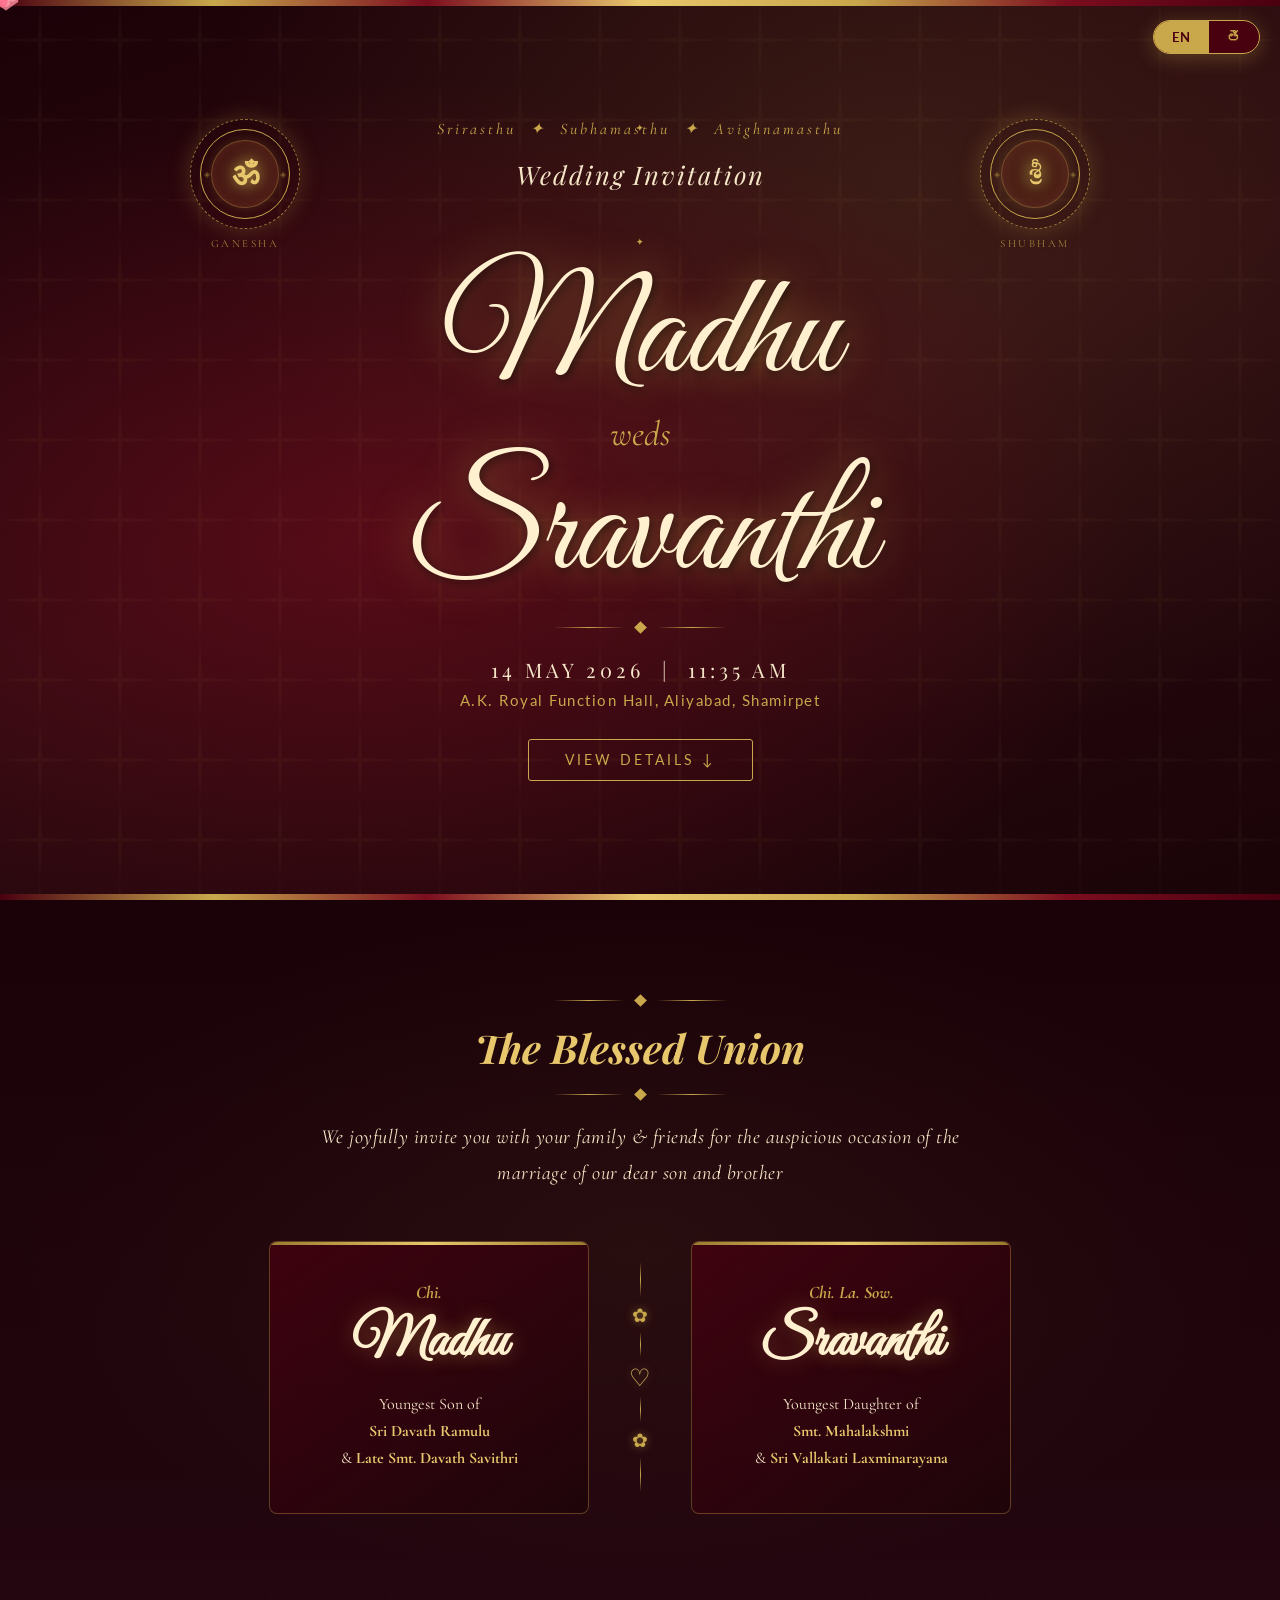
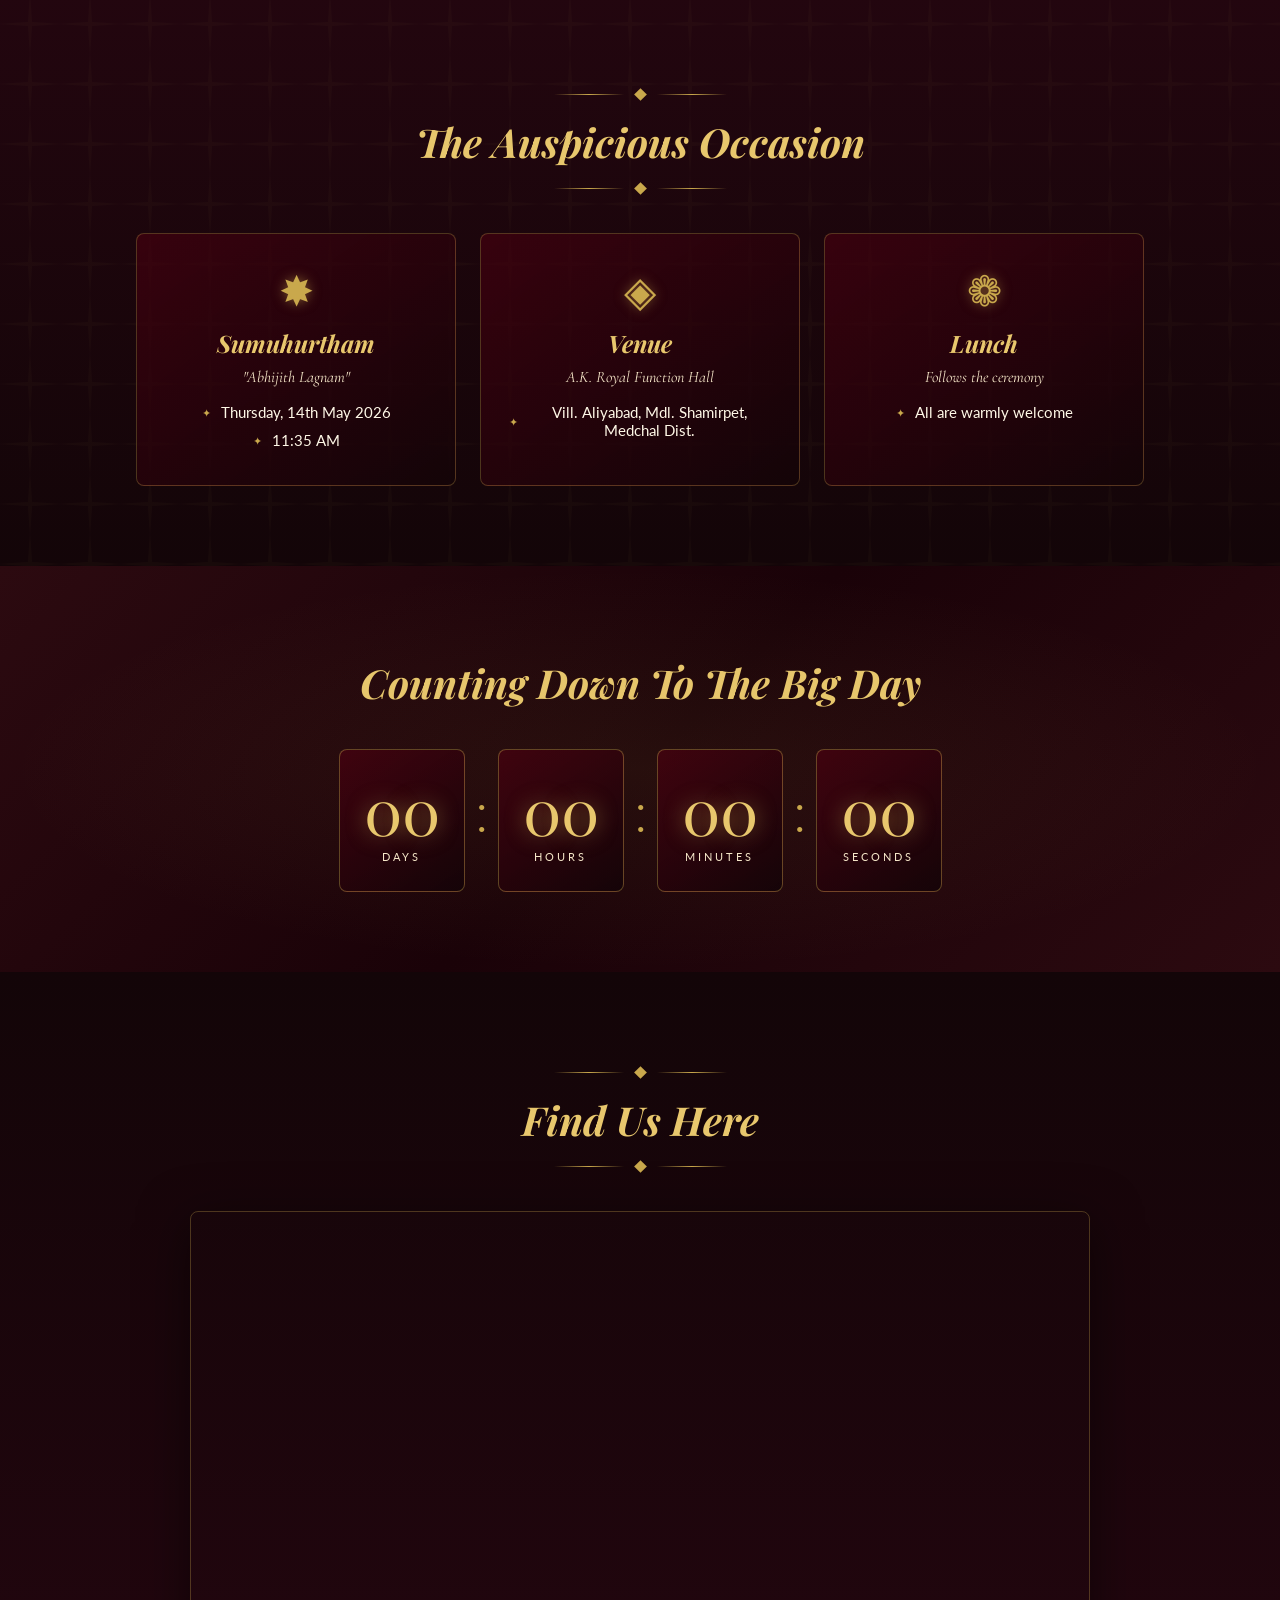
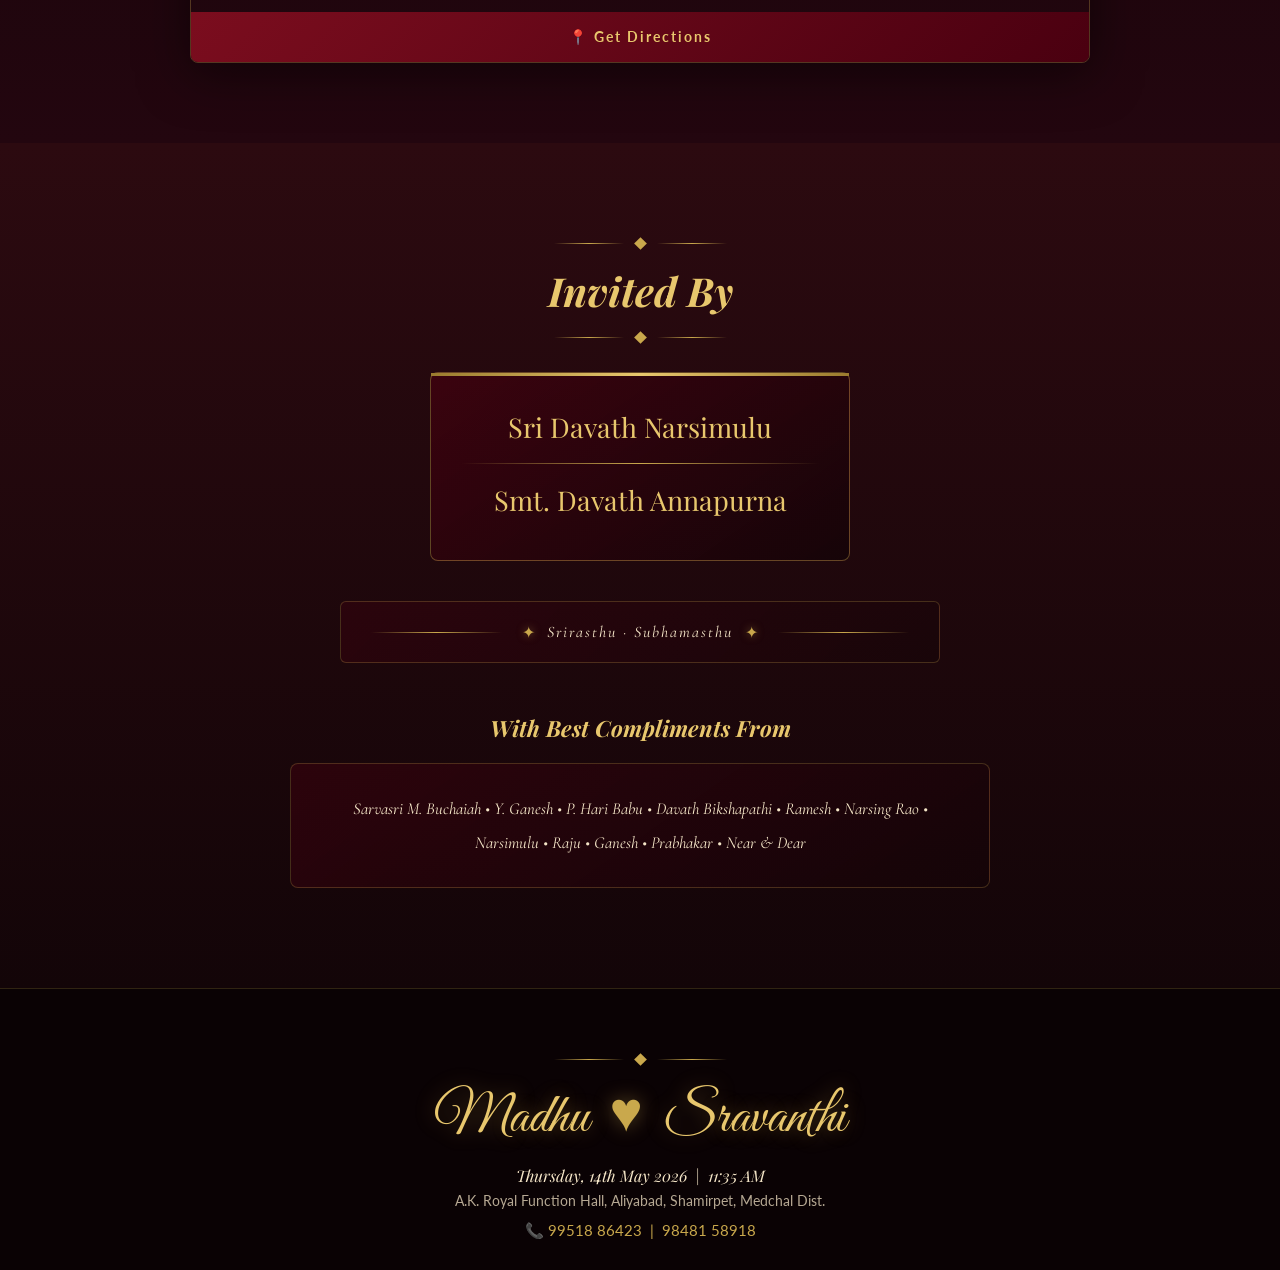
==== commit 0eee73ea: "Add Open Graph meta tags for link previews" ====
--- a/index.html
+++ b/index.html
@@ -6,6 +6,14 @@
   <meta name="viewport" content="width=device-width, initial-scale=1.0" />
   <meta name="description"
     content="Wedding Invitation of Madhu & Sravanthi - 14th May 2026, A.K. Royal Function Hall, Aliyabad, Shamirpet" />
+    
+  <!-- Open Graph / WhatsApp Preview Tags -->
+  <meta property="og:title" content="Madhu & Sravanthi | Wedding Invitation" />
+  <meta property="og:description" content="We joyfully invite you to join us on our special day. Thursday, 14th May 2026 at A.K. Royal Function Hall." />
+  <meta property="og:type" content="website" />
+  <!-- You can replace the image URL below with a direct link to a photo of the couple! -->
+  <meta property="og:image" content="https://images.unsplash.com/photo-1583939000240-690b209a341e?q=80&w=1200&auto=format&fit=crop" />
+  
   <title>Madhu & Sravanthi | Wedding Invitation | 14 May 2026</title>
   <link rel="preconnect" href="https://fonts.googleapis.com" />
   <link rel="preconnect" href="https://fonts.gstatic.com" crossorigin />
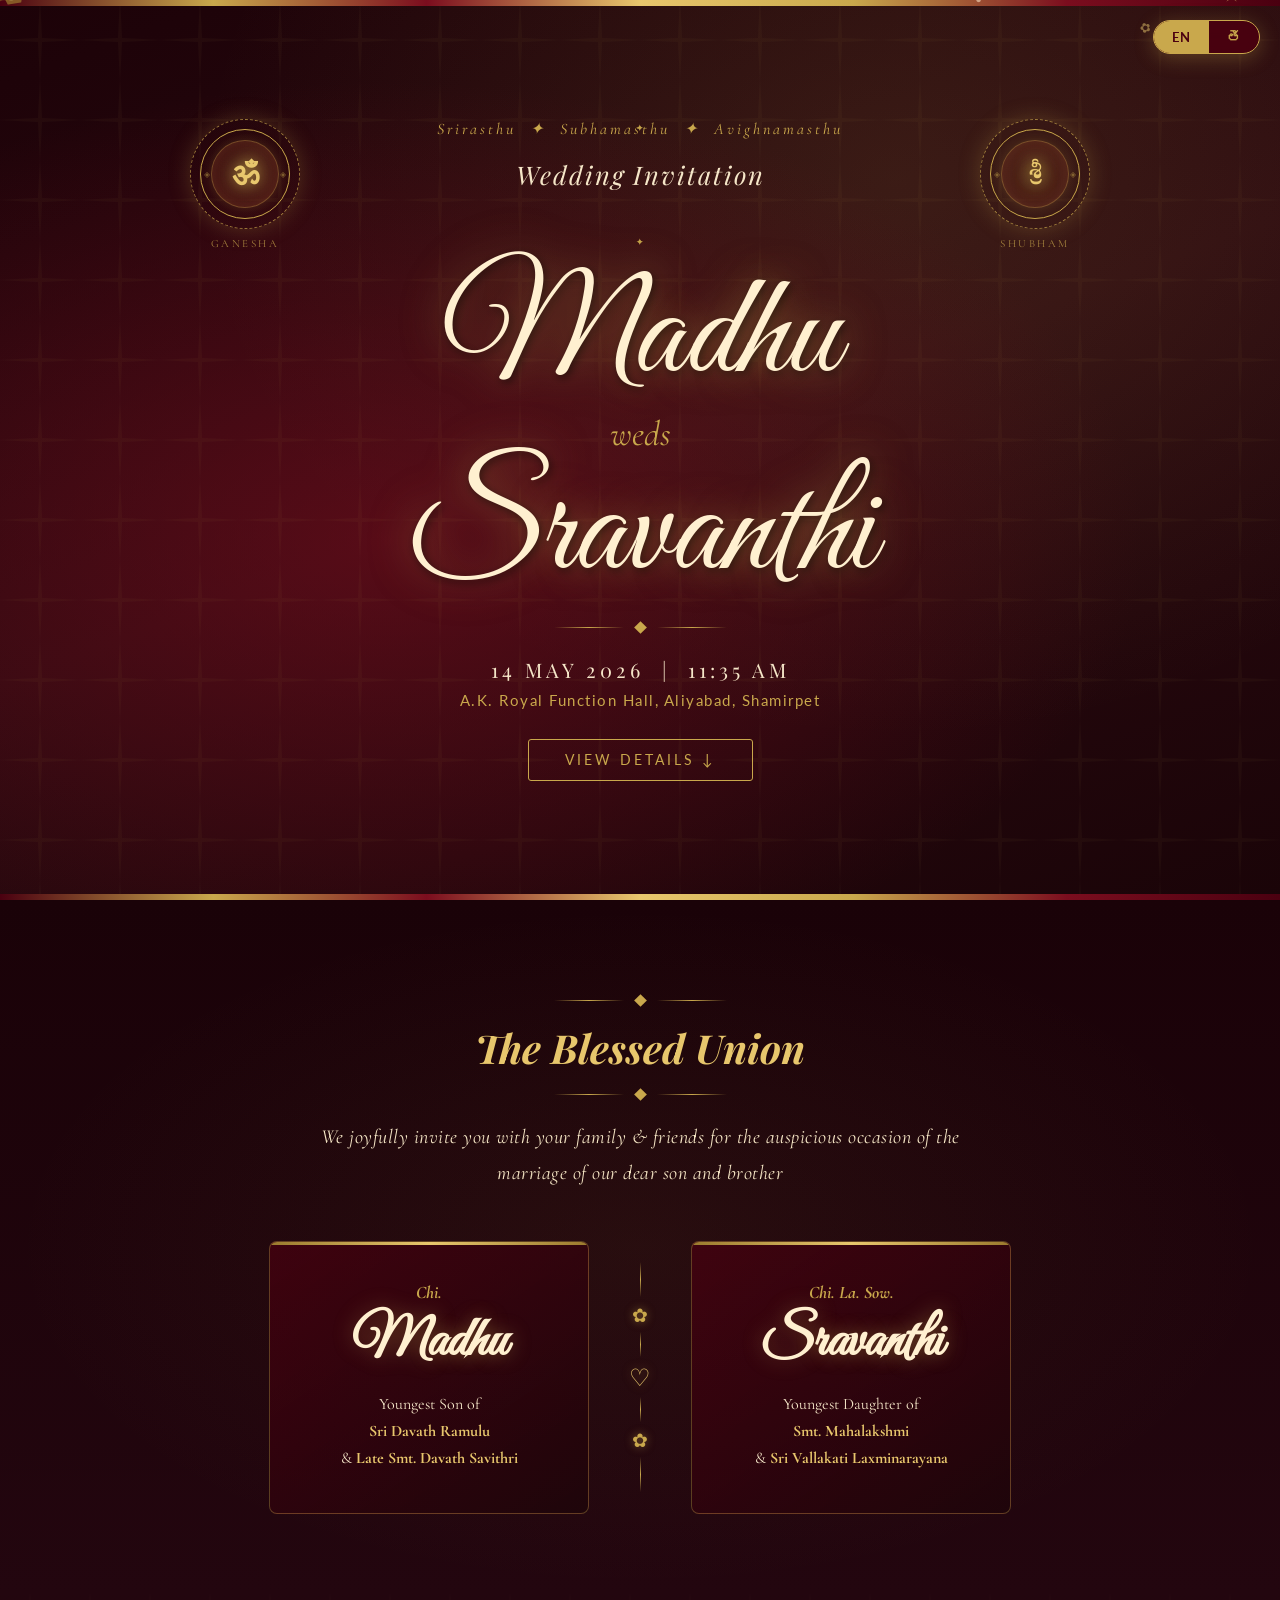
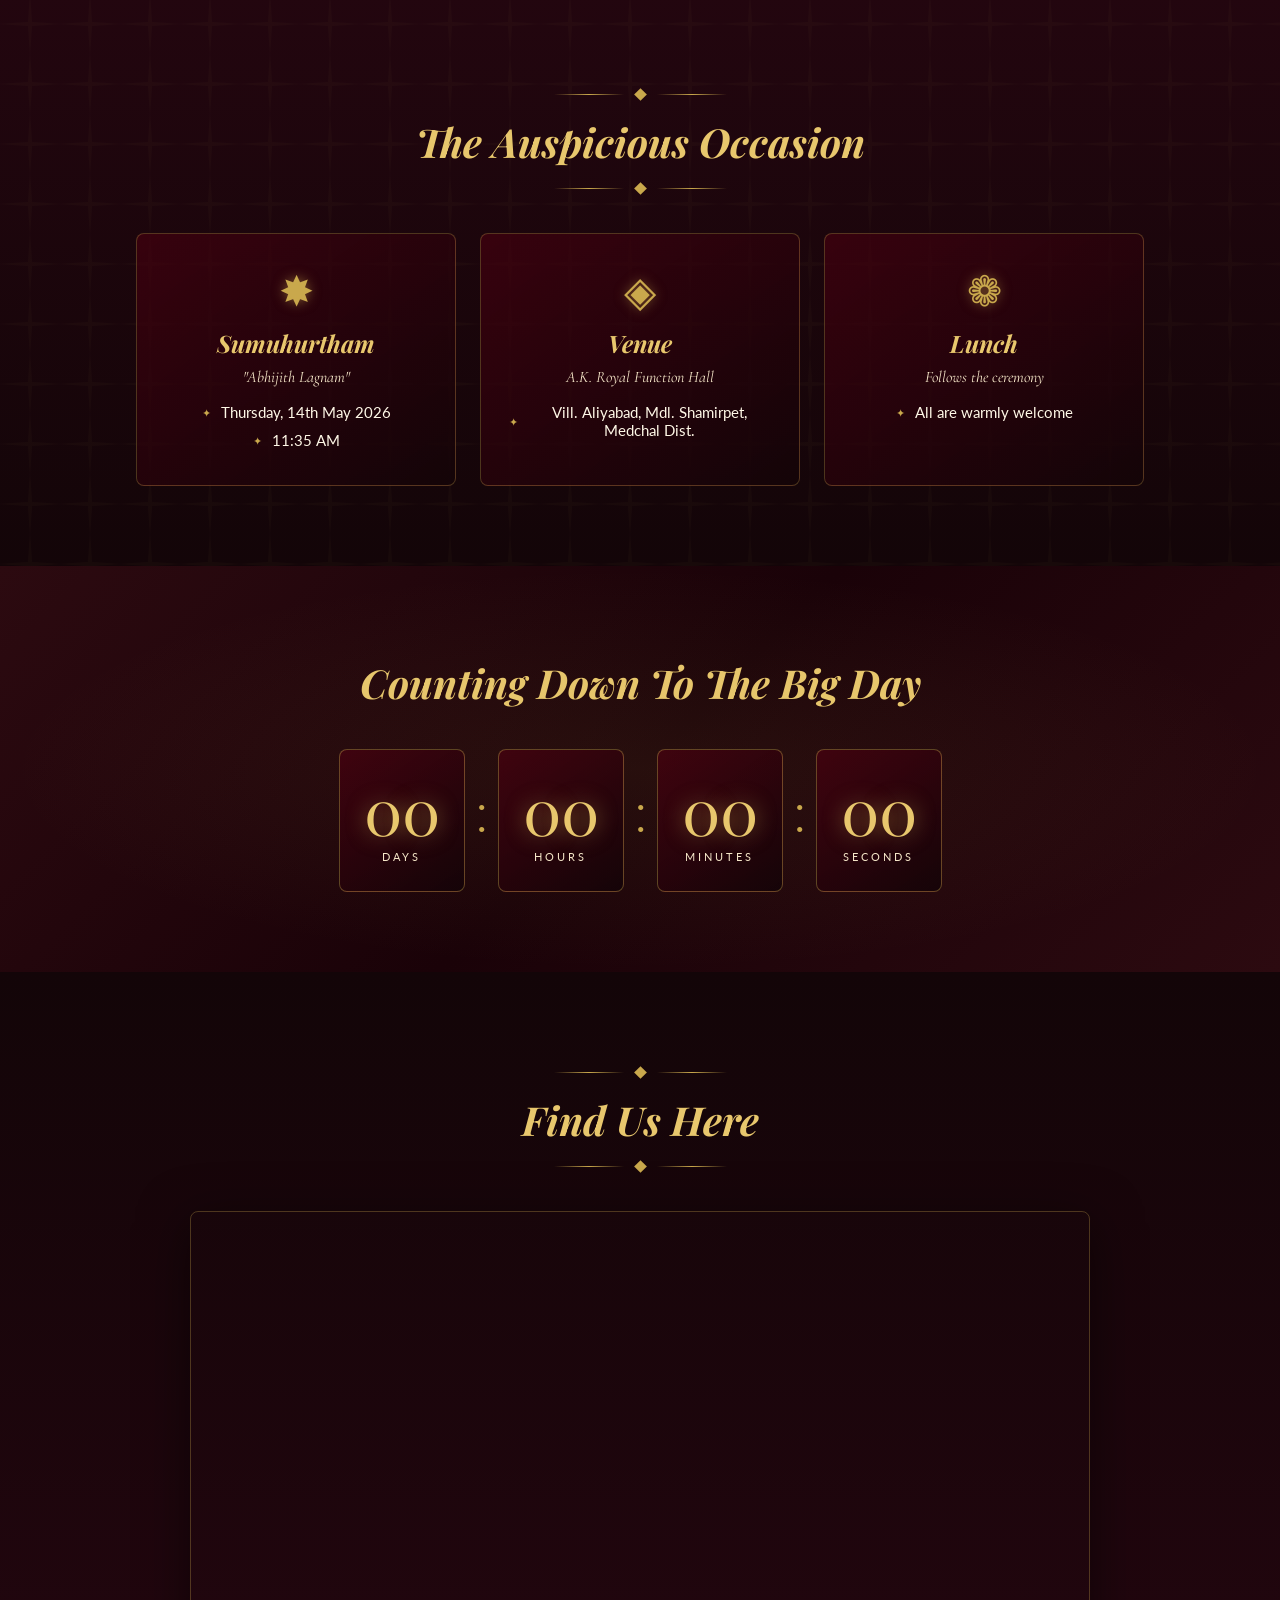
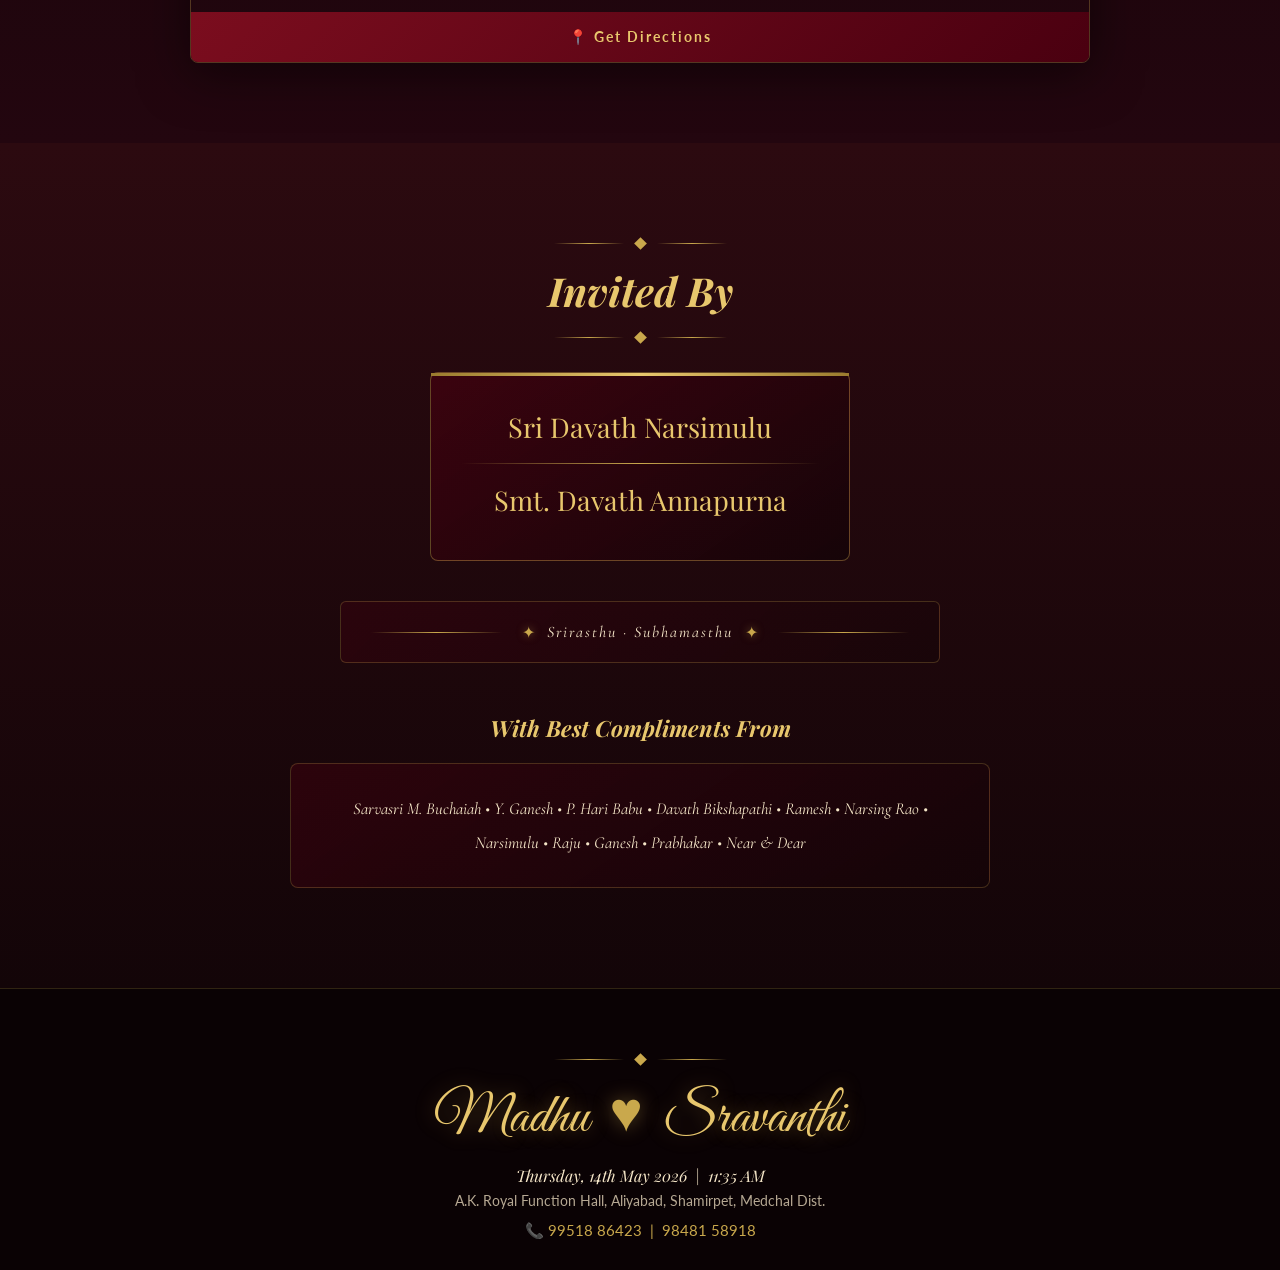
==== commit 716832cb: "Update OG image to actual screenshot of the invitation" ====
--- a/index.html
+++ b/index.html
@@ -11,8 +11,7 @@
   <meta property="og:title" content="Madhu & Sravanthi | Wedding Invitation" />
   <meta property="og:description" content="We joyfully invite you to join us on our special day. Thursday, 14th May 2026 at A.K. Royal Function Hall." />
   <meta property="og:type" content="website" />
-  <!-- You can replace the image URL below with a direct link to a photo of the couple! -->
-  <meta property="og:image" content="https://images.unsplash.com/photo-1583939000240-690b209a341e?q=80&w=1200&auto=format&fit=crop" />
+  <meta property="og:image" content="https://raw.githubusercontent.com/balakrishnadavath0305/Davath-s-wedding-invitation/main/og-preview.png" />
   
   <title>Madhu & Sravanthi | Wedding Invitation | 14 May 2026</title>
   <link rel="preconnect" href="https://fonts.googleapis.com" />
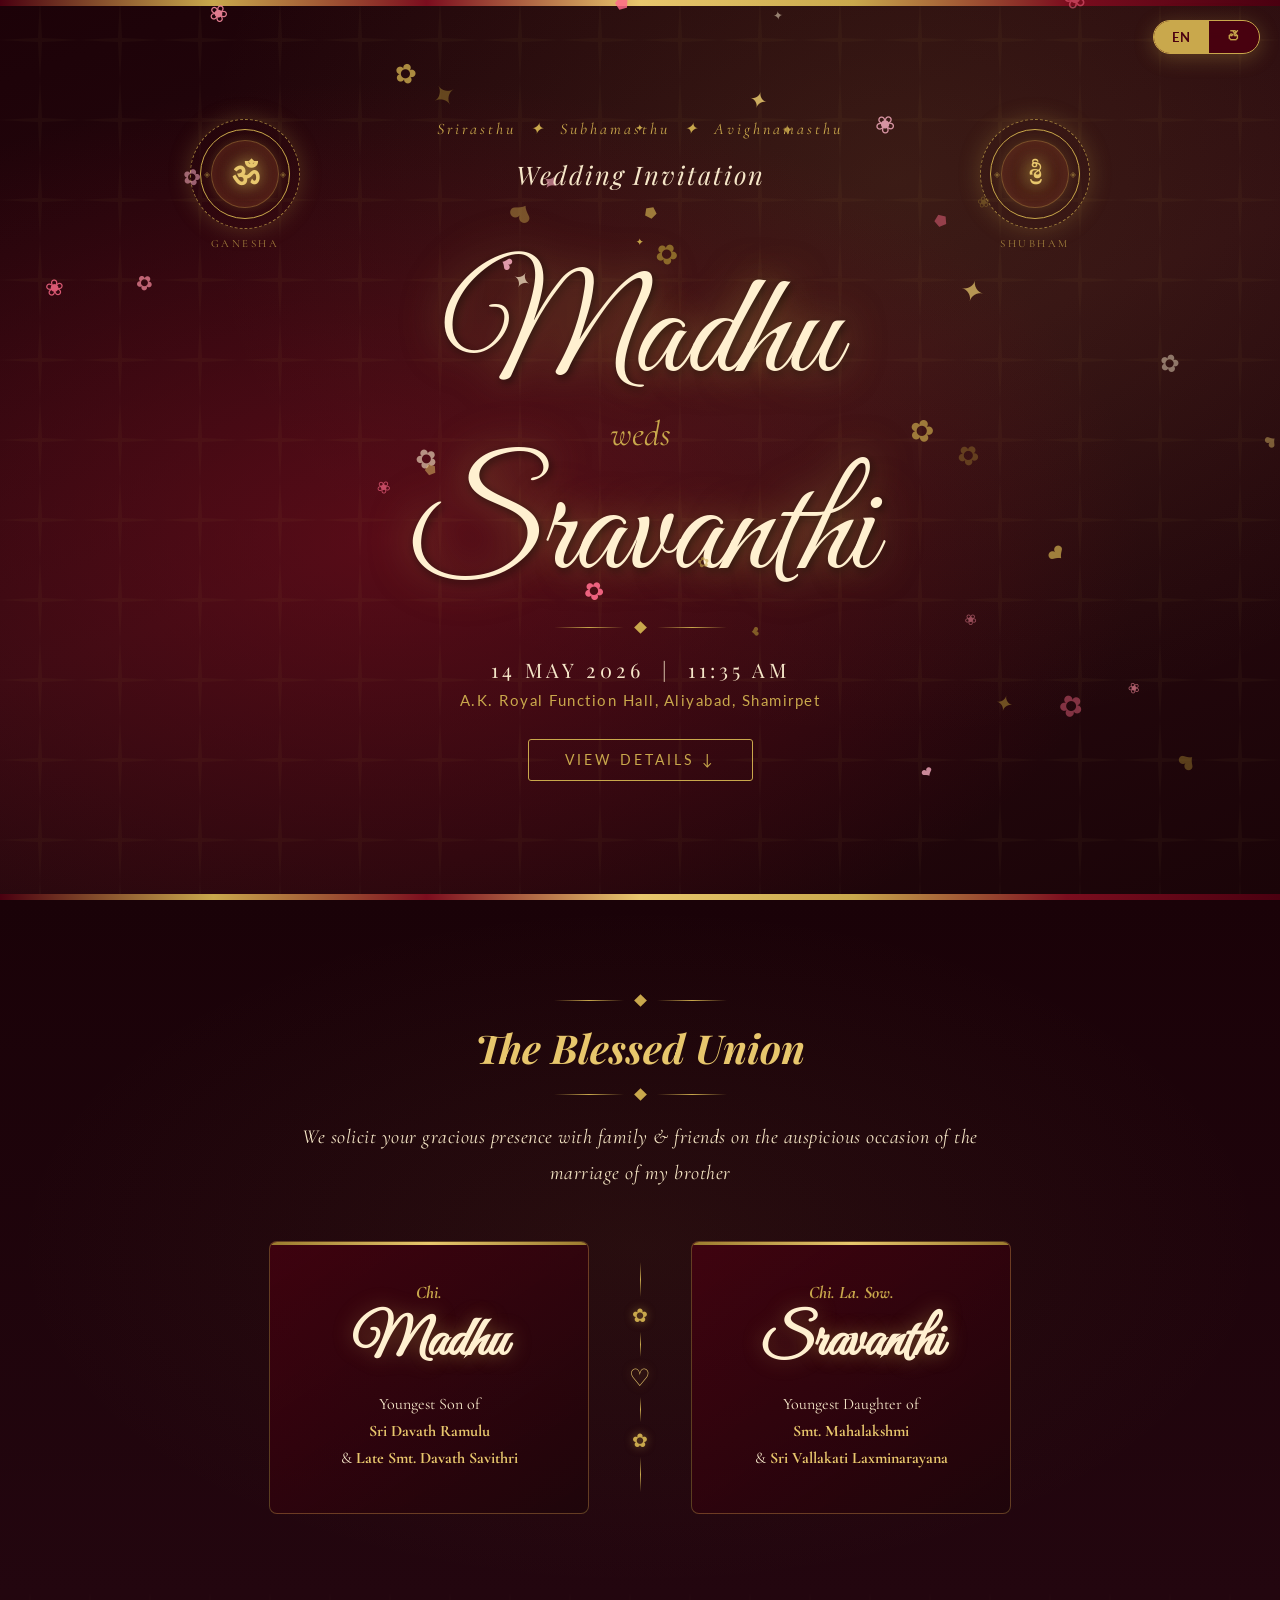
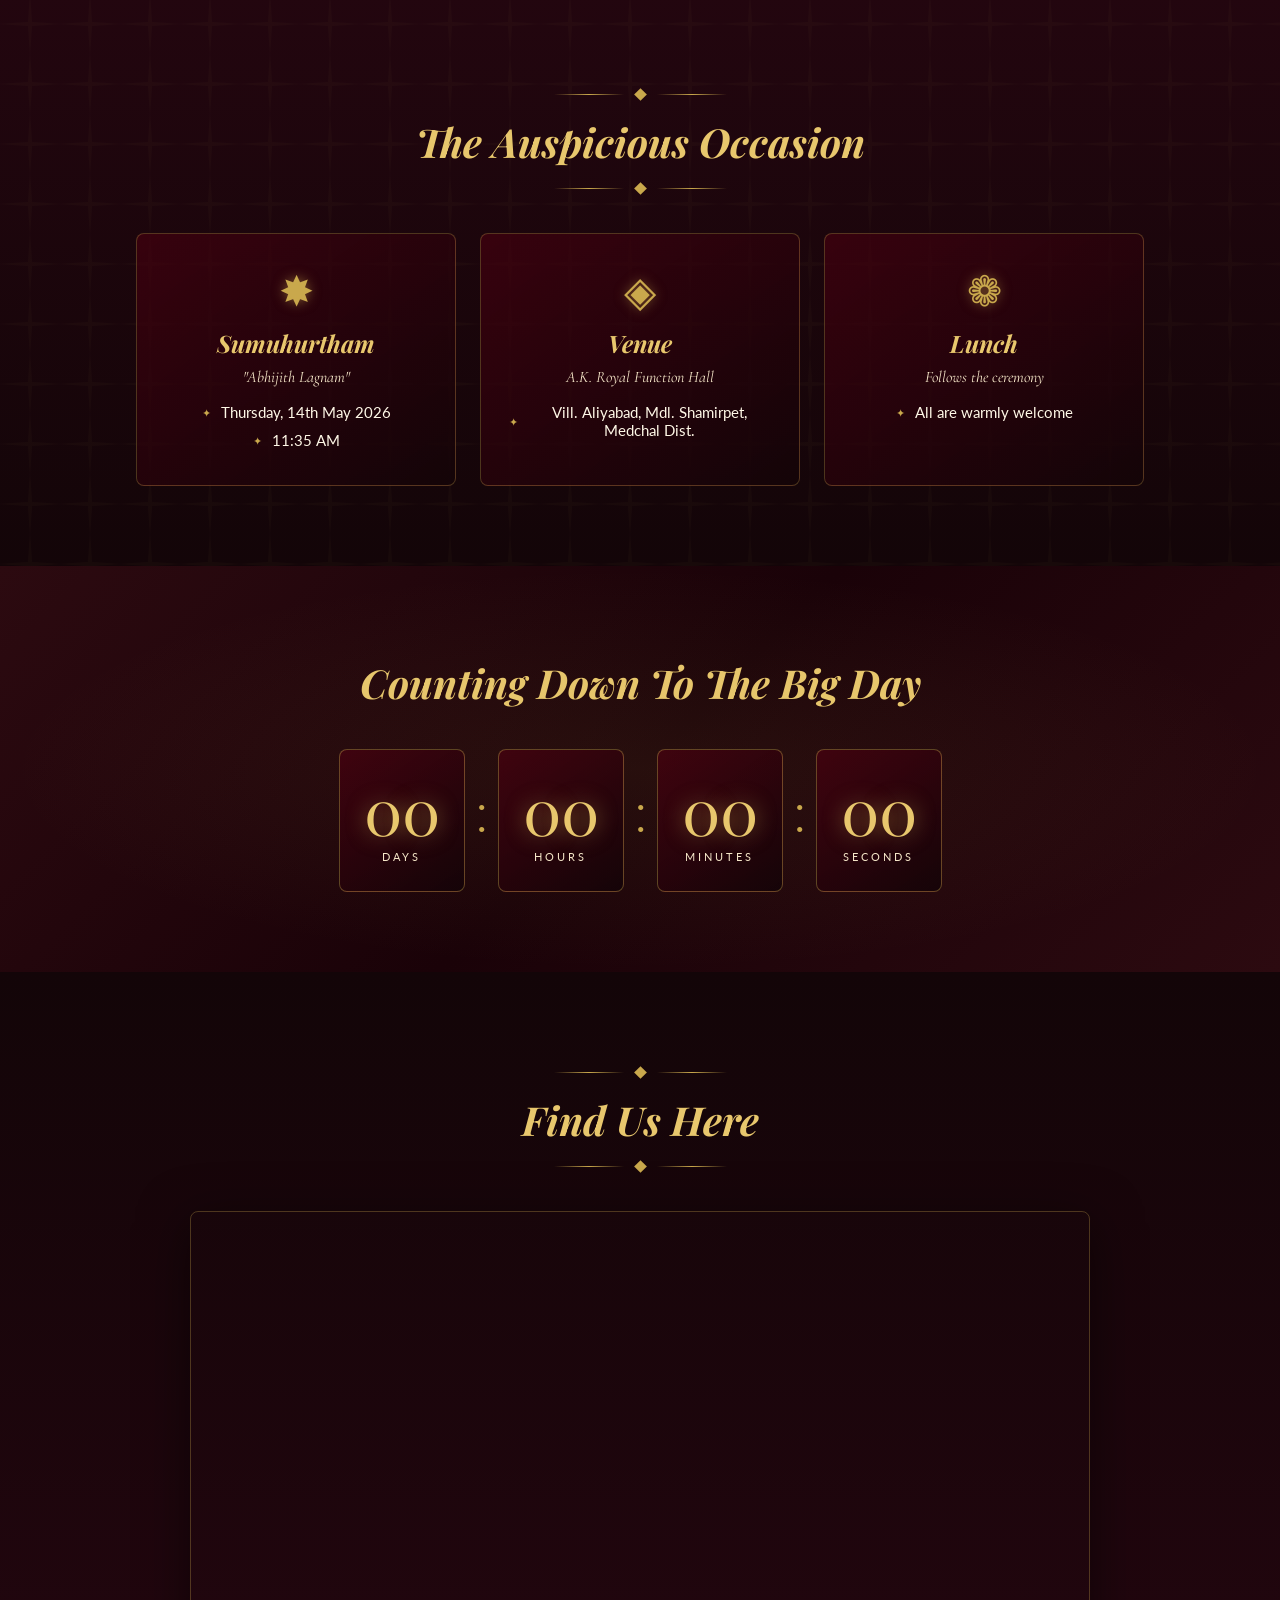
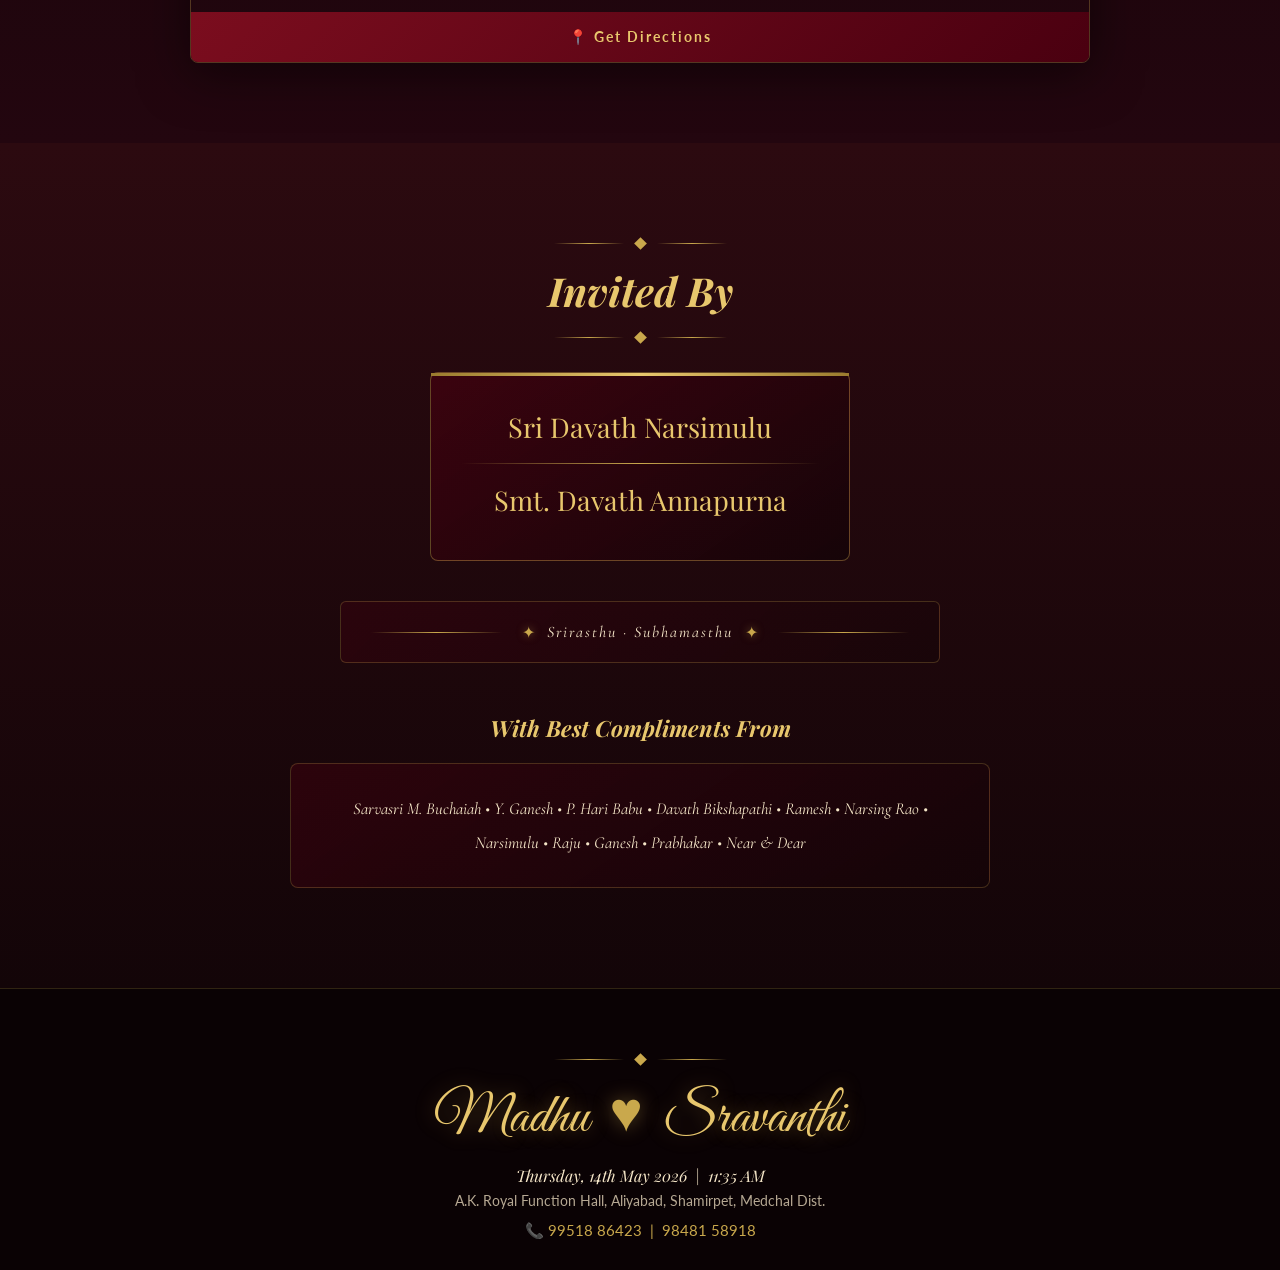
==== commit 8ccf56d7: "Update Telugu intro text translation" ====
--- a/index.html
+++ b/index.html
@@ -6,13 +6,15 @@
   <meta name="viewport" content="width=device-width, initial-scale=1.0" />
   <meta name="description"
     content="Wedding Invitation of Madhu & Sravanthi - 14th May 2026, A.K. Royal Function Hall, Aliyabad, Shamirpet" />
-    
+
   <!-- Open Graph / WhatsApp Preview Tags -->
   <meta property="og:title" content="Madhu & Sravanthi | Wedding Invitation" />
-  <meta property="og:description" content="We joyfully invite you to join us on our special day. Thursday, 14th May 2026 at A.K. Royal Function Hall." />
+  <meta property="og:description"
+    content="We joyfully invite you to join us on our special day. Thursday, 14th May 2026 at A.K. Royal Function Hall." />
   <meta property="og:type" content="website" />
-  <meta property="og:image" content="https://raw.githubusercontent.com/balakrishnadavath0305/Davath-s-wedding-invitation/main/og-preview.png" />
-  
+  <meta property="og:image"
+    content="https://raw.githubusercontent.com/balakrishnadavath0305/Davath-s-wedding-invitation/main/og-preview.png" />
+
   <title>Madhu & Sravanthi | Wedding Invitation | 14 May 2026</title>
   <link rel="preconnect" href="https://fonts.googleapis.com" />
   <link rel="preconnect" href="https://fonts.gstatic.com" crossorigin />
@@ -102,10 +104,10 @@
       <h2 class="section-title te" style="display:none;">శుభ వివాహం</h2>
       <div class="ornament-divider"><span></span><span class="diamond"></span><span></span></div>
     </div>
-    <p class="intro-text en">We joyfully invite you with your family & friends for the auspicious occasion of the
-      marriage of our dear son and brother</p>
-    <p class="intro-text te" style="display:none;">మా సోదరుడు మరియు కుమారుని శుభ వివాహ మహోత్సవానికి మీరు కుటుంబ సమేతంగా
-      వేంచేసి ఆశీర్వదించవలసినదిగా వినమ్రంగా ప్రార్థిస్తున్నాము</p>
+    <p class="intro-text en">We solicit your gracious presence with family
+      & friends on the auspicious occasion of the
+      marriage of my brother</p>
+    <p class="intro-text te" style="display:none;">మా సోదరుని శుభ వివాహ మహోత్సవానికి మీరు కుటుంబ సభ్యులు మరియు మిత్రులతో వేంచేసి ఆశీర్వదించవలసినదిగా వినమ్రంగా ప్రార్థిస్తున్నాము</p>
     <div class="couple-cards">
       <div class="person-card groom-card reveal">
         <div class="card-inner">
